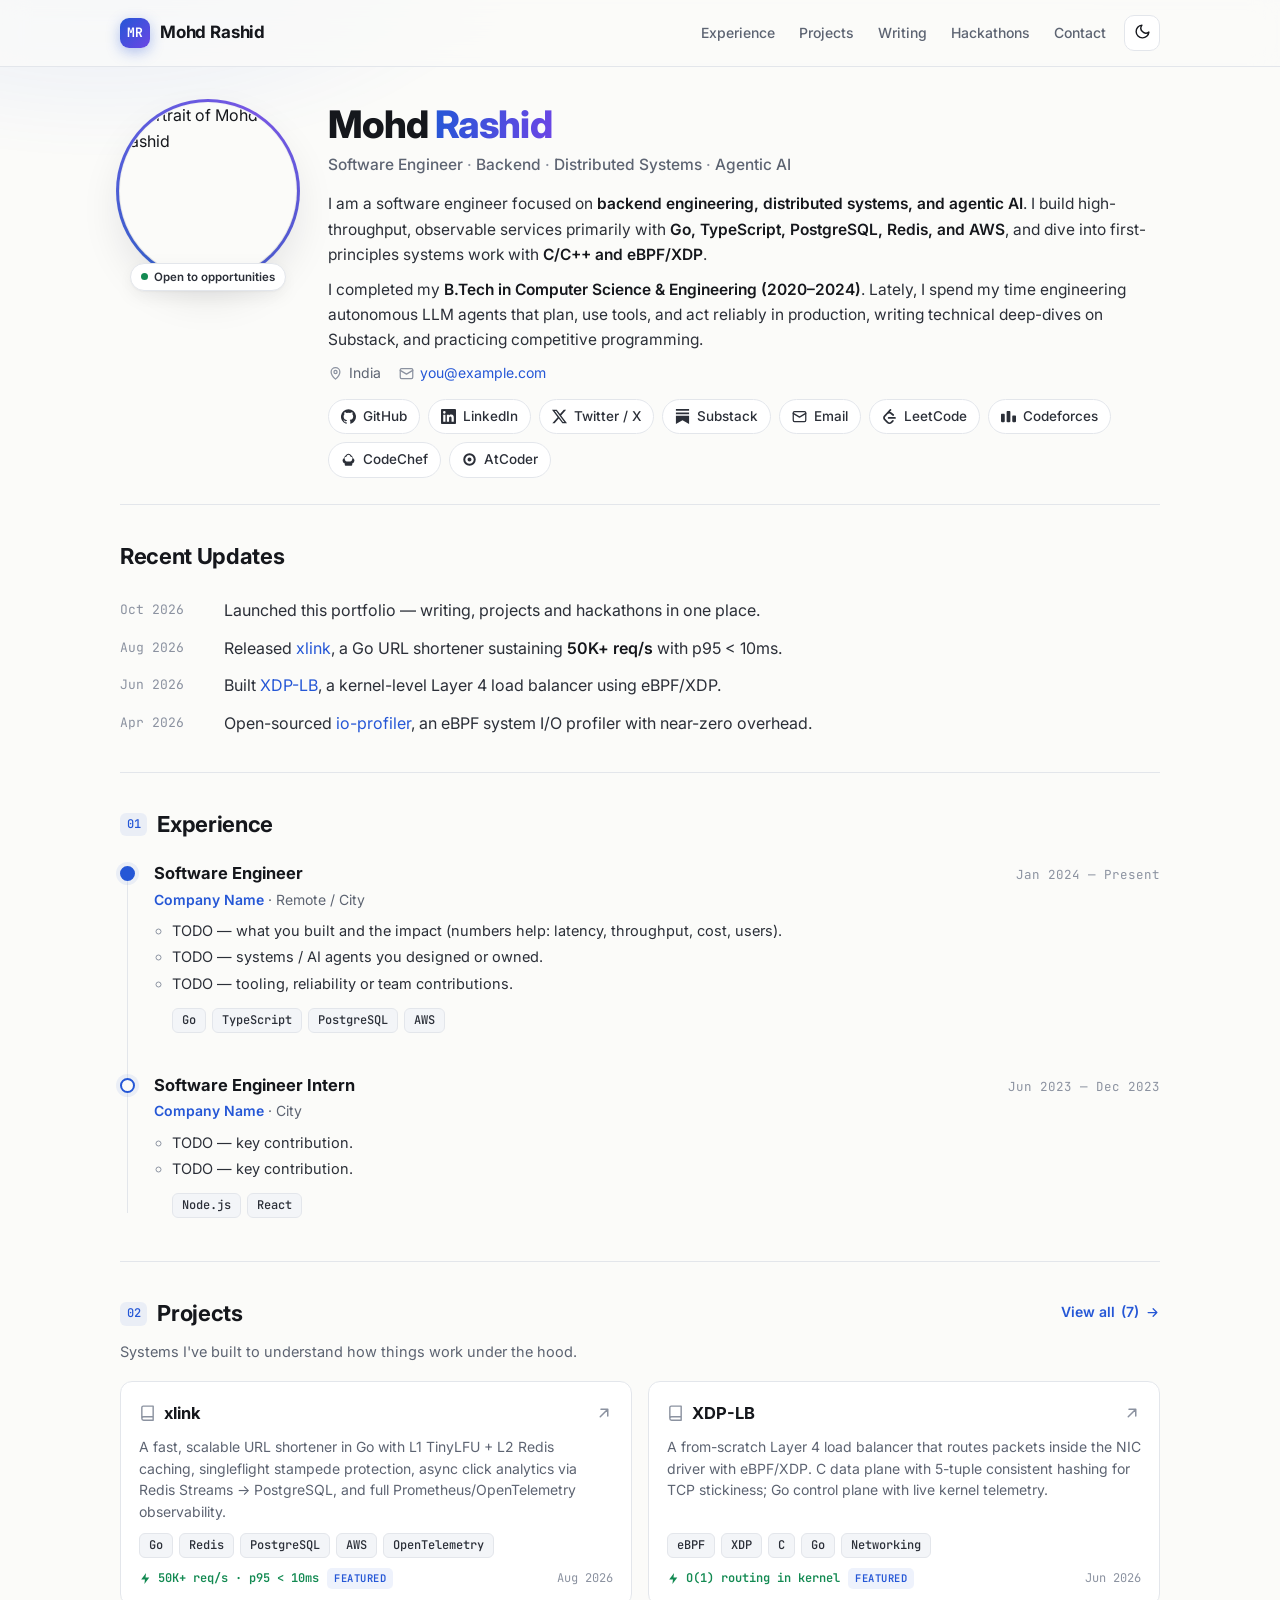
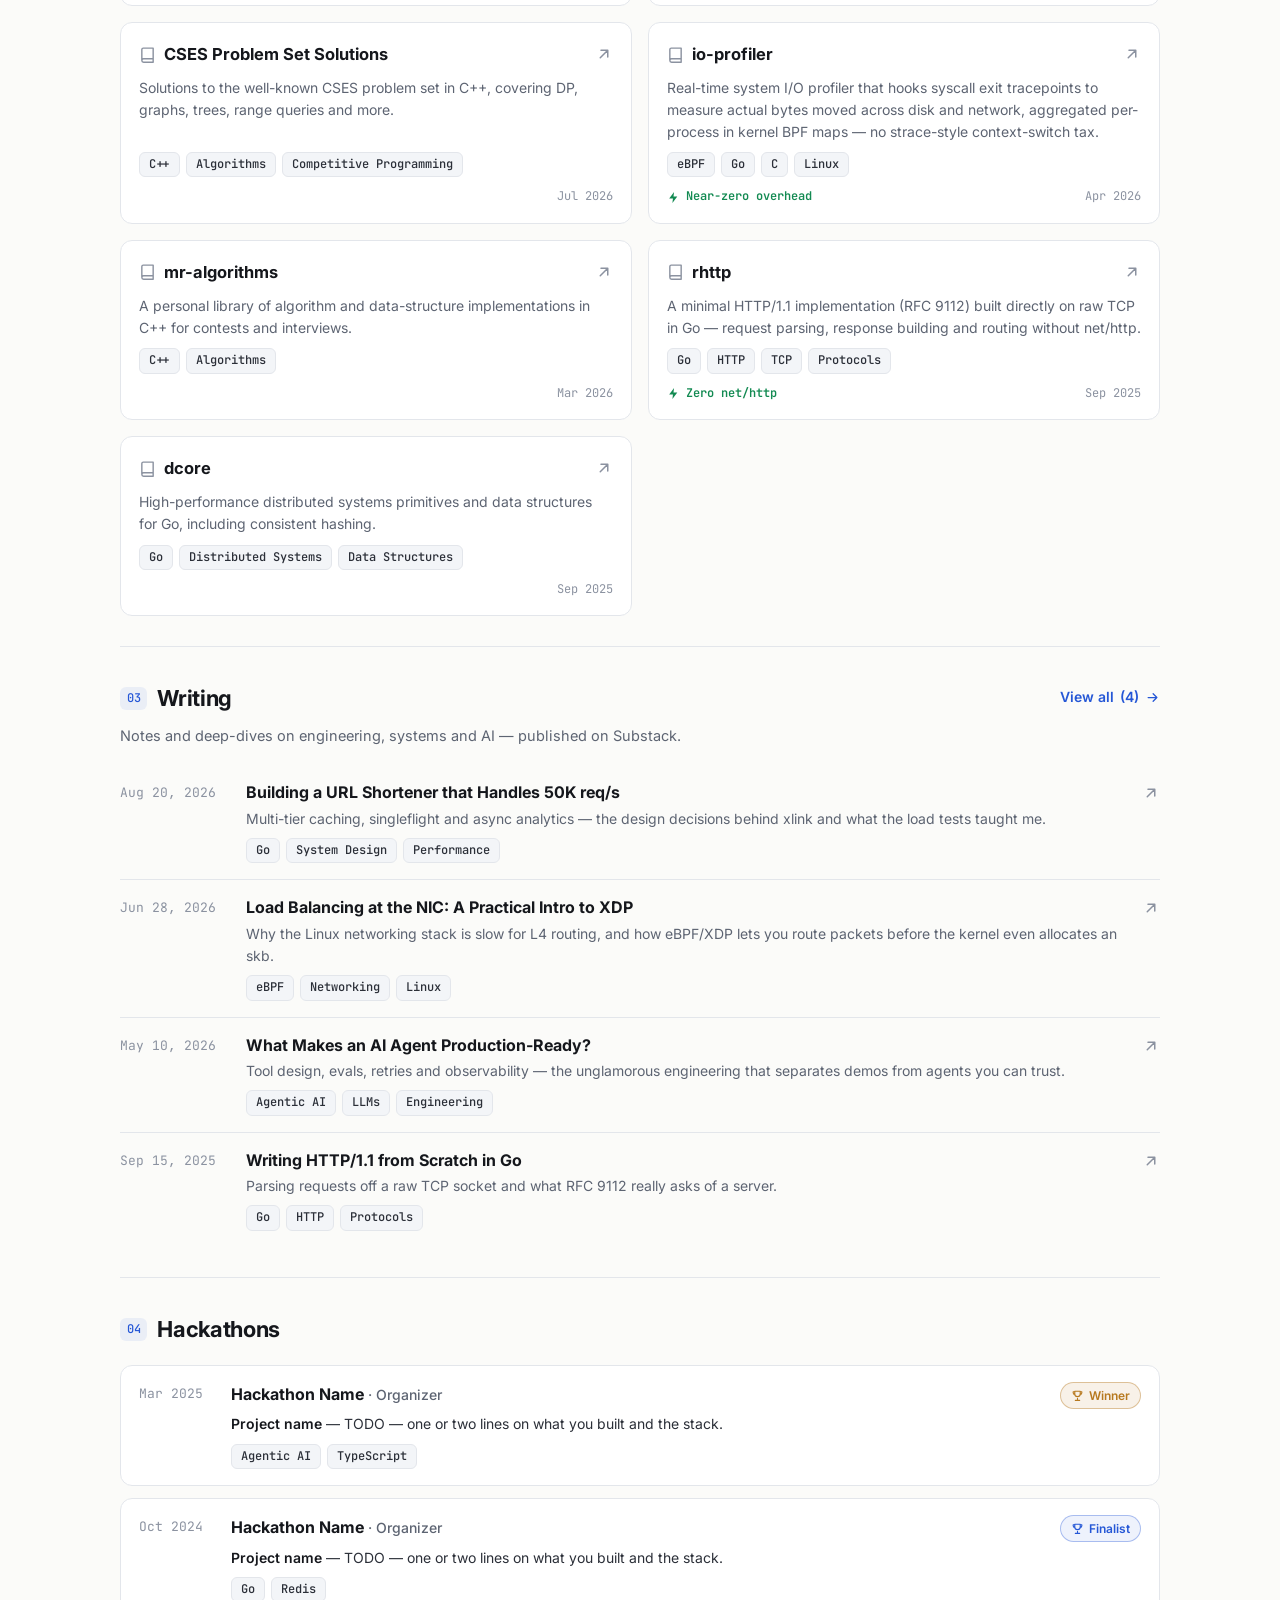
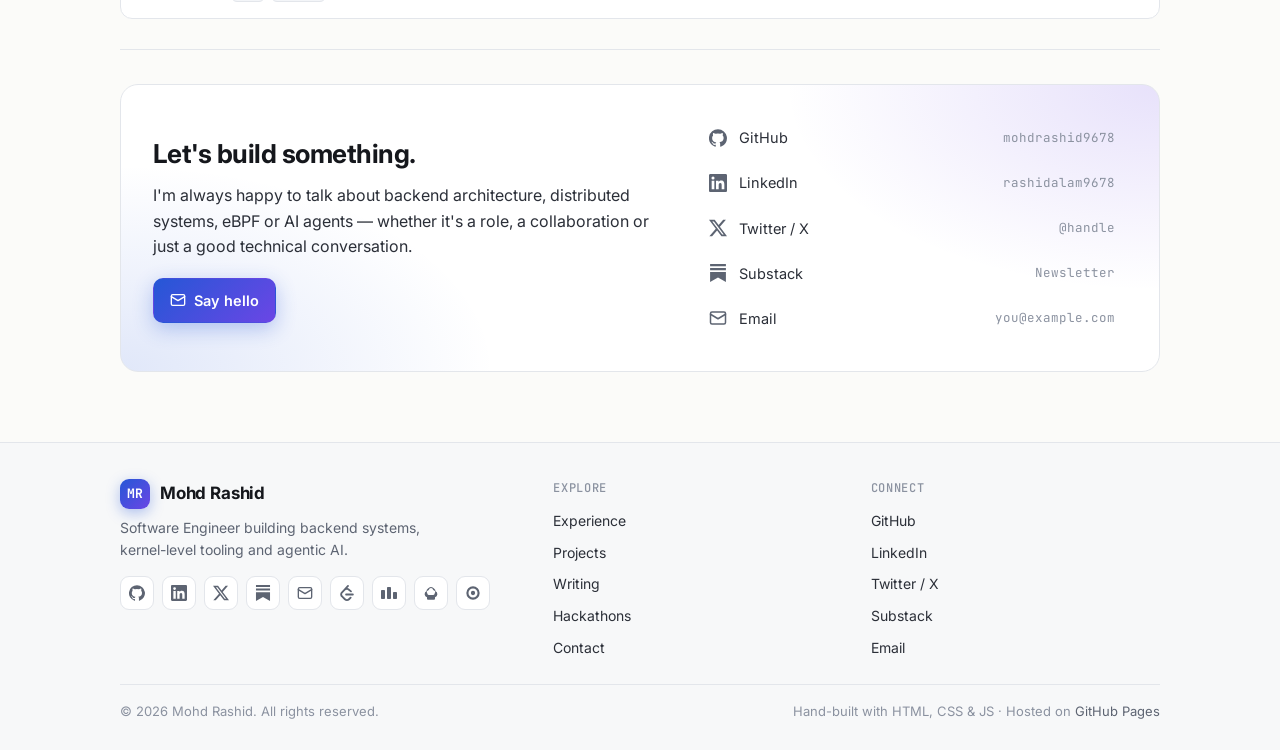
==== index.html @ efa20639 "init" ====
<!doctype html>
<html lang="en">
<head>
  <meta charset="utf-8">
  <meta name="viewport" content="width=device-width, initial-scale=1">
  <title>Mohd Rashid — Software Engineer · Distributed Systems & Agentic AI</title>
  <meta name="description" content="Mohd Rashid — software engineer building backend & distributed systems, kernel-level networking with eBPF/XDP, and agentic AI. Projects, writing, experience and hackathons.">
  <meta name="author" content="Mohd Rashid">
  <meta name="theme-color" content="#fbfbf9">
  <link rel="canonical" href="https://mohdrashid9678.github.io/">

  <meta property="og:type" content="profile">
  <meta property="og:title" content="Mohd Rashid — Software Engineer">
  <meta property="og:description" content="Backend, distributed systems, eBPF and agentic AI. Projects, writing and experience.">
  <meta property="og:url" content="https://mohdrashid9678.github.io/">
  <meta property="og:image" content="https://avatars.githubusercontent.com/u/174307556?v=4">
  <meta name="twitter:card" content="summary">

  <link rel="icon" type="image/svg+xml" href="assets/img/favicon.svg">
  <link rel="preconnect" href="https://fonts.googleapis.com">
  <link rel="preconnect" href="https://fonts.gstatic.com" crossorigin>
  <link href="https://fonts.googleapis.com/css2?family=Inter:wght@400;500;600;700;800&family=JetBrains+Mono:wght@400;500;600;700&display=swap" rel="stylesheet">
  <link rel="stylesheet" href="assets/css/style.css">
  <script>
    /* set theme before paint to avoid a flash */
    (function () { try { var t = localStorage.getItem("theme") || (matchMedia("(prefers-color-scheme: dark)").matches ? "dark" : "light"); document.documentElement.setAttribute("data-theme", t); } catch (e) {} })();
  </script>
  <script type="application/ld+json">
    {
      "@context": "https://schema.org",
      "@type": "Person",
      "name": "Mohd Rashid",
      "jobTitle": "Software Engineer",
      "url": "https://mohdrashid9678.github.io/",
      "sameAs": ["https://github.com/mohdrashid9678", "https://www.linkedin.com/in/rashidalam9678/"]
    }
  </script>
</head>
<body data-page="home" id="top">
  <a class="skip-link" href="#main">Skip to content</a>
  <header class="site-header" id="site-header"></header>

  <main id="main" class="container">
    <!-- Hero / intro (rendered from data.js) -->
    <section class="hero" id="hero" aria-label="Introduction">
      <div></div>
      <div><h1>Mohd Rashid</h1><p>Software Engineer — Backend · Distributed Systems · Agentic AI</p></div>
    </section>

    <!-- Updates (clean list without cards below it) -->
    <section class="section" id="updates" aria-labelledby="updates-title">
      <div class="section-head"><h2 id="updates-title">Recent Updates</h2></div>
      <ul class="updates" id="updates-list"></ul>
    </section>

    <!-- Experience -->
    <section class="section" id="experience" aria-labelledby="experience-title">
      <div class="section-head"><h2 id="experience-title"><span class="num">01</span>Experience</h2></div>
      <ol class="timeline" id="experience-list"></ol>
    </section>

    <!-- Projects -->
    <section class="section" id="projects" aria-labelledby="projects-title">
      <div class="section-head">
        <h2 id="projects-title"><span class="num">02</span>Projects</h2>
        <a class="view-all" id="projects-all" href="projects.html">View all <span class="count"></span>
          <svg viewBox="0 0 24 24" fill="none" stroke="currentColor" stroke-width="2" stroke-linecap="round" stroke-linejoin="round" aria-hidden="true"><path d="M5 12h14M13 6l6 6-6 6"/></svg></a>
      </div>
      <p class="section-sub">Systems I've built to understand how things work under the hood.</p>
      <div class="project-grid" id="projects-grid"></div>
    </section>

    <!-- Writing -->
    <section class="section" id="writing" aria-labelledby="writing-title">
      <div class="section-head">
        <h2 id="writing-title"><span class="num">03</span>Writing</h2>
        <a class="view-all" id="writing-all" href="writing.html">View all <span class="count"></span>
          <svg viewBox="0 0 24 24" fill="none" stroke="currentColor" stroke-width="2" stroke-linecap="round" stroke-linejoin="round" aria-hidden="true"><path d="M5 12h14M13 6l6 6-6 6"/></svg></a>
      </div>
      <p class="section-sub">Notes and deep-dives on engineering, systems and AI — published on Substack.</p>
      <ul class="post-list" id="writing-list"></ul>
    </section>

    <!-- Hackathons -->
    <section class="section" id="hackathons" aria-labelledby="hackathons-title">
      <div class="section-head"><h2 id="hackathons-title"><span class="num">04</span>Hackathons</h2></div>
      <ol class="hack-list" id="hackathon-list"></ol>
    </section>

    <!-- Contact -->
    <section class="section" id="contact" aria-labelledby="contact-title">
      <div class="contact-card" id="contact-card"></div>
    </section>
  </main>

  <footer class="site-footer" id="site-footer"></footer>

  <script src="assets/js/data.js"></script>
  <script src="assets/js/main.js"></script>
</body>
</html>
---- assets/css/style.css ----
/* =============================================================================
 * Mohd Rashid — portfolio stylesheet
 * Clean, content-first layout (inspired by academic homepages) with a
 * light/dark theme, subtle motion and responsive breakpoints.
 * ========================================================================== */

/* ------------------------------------------------------------ TOKENS */
:root {
  --bg: #fbfbf9;
  --surface: #ffffff;
  --soft: #f3f5f8;
  --ink: #15171c;
  --ink-2: #2b2f38;
  --muted: #5d6472;
  --faint: #8b92a0;
  --rule: #e3e6eb;
  --accent: #2557d6;
  --accent-2: #6b46e5;
  --accent-ink: #1b43a8;
  --accent-soft: rgba(37, 87, 214, 0.08);
  --ok: #138a52;
  --gold: #b7791f;
  --shadow: 0 1px 2px rgba(16, 24, 40, 0.04), 0 6px 20px rgba(16, 24, 40, 0.06);
  --shadow-lg: 0 2px 6px rgba(16, 24, 40, 0.06), 0 18px 40px rgba(16, 24, 40, 0.1);
  --radius: 12px;
  --maxw: 1040px;
  --font: "Inter", system-ui, -apple-system, "Segoe UI", Roboto, sans-serif;
  --mono: "JetBrains Mono", ui-monospace, SFMono-Regular, Menlo, monospace;
  color-scheme: light;
}

[data-theme="dark"] {
  --bg: #0a0d14;
  --surface: #10141d;
  --soft: #141a25;
  --ink: #e8ebf1;
  --ink-2: #cfd4de;
  --muted: #9aa2b2;
  --faint: #6c7486;
  --rule: #1f2633;
  --accent: #7ea6ff;
  --accent-2: #a78bfa;
  --accent-ink: #a9c3ff;
  --accent-soft: rgba(126, 166, 255, 0.1);
  --ok: #3ccf8e;
  --gold: #f2c14e;
  --shadow: 0 1px 2px rgba(0, 0, 0, 0.3), 0 8px 24px rgba(0, 0, 0, 0.25);
  --shadow-lg: 0 2px 8px rgba(0, 0, 0, 0.35), 0 20px 48px rgba(0, 0, 0, 0.4);
  color-scheme: dark;
}

/* ------------------------------------------------------------- BASE */
*,
*::before,
*::after { box-sizing: border-box; }

html { scroll-behavior: smooth; scroll-padding-top: 84px; -webkit-text-size-adjust: 100%; }

body {
  margin: 0;
  background: var(--bg);
  color: var(--ink);
  font-family: var(--font);
  font-size: 16px;
  line-height: 1.6;
  -webkit-font-smoothing: antialiased;
  transition: background-color 0.3s ease, color 0.3s ease;
}

/* soft ambient glow at the top of the page */
body::before {
  content: "";
  position: fixed;
  inset: -20vh -10vw auto -10vw;
  height: 60vh;
  z-index: -1;
  pointer-events: none;
  background:
    radial-gradient(40% 60% at 15% 20%, color-mix(in srgb, var(--accent) 12%, transparent), transparent 70%),
    radial-gradient(35% 50% at 85% 0%, color-mix(in srgb, var(--accent-2) 10%, transparent), transparent 70%);
  filter: blur(10px);
}

a { color: var(--accent); text-decoration: none; transition: color 0.2s ease; }
a:hover { color: var(--accent-ink); }
p a, .prose a { text-decoration: underline; text-underline-offset: 3px; text-decoration-thickness: 1px; text-decoration-color: color-mix(in srgb, var(--accent) 40%, transparent); }
p a:hover, .prose a:hover { text-decoration-color: currentColor; }

strong { font-weight: 600; color: var(--ink); }
img { max-width: 100%; display: block; }
svg { flex-shrink: 0; }

:focus-visible { outline: 2px solid var(--accent); outline-offset: 3px; border-radius: 4px; }

.visually-hidden { position: absolute; width: 1px; height: 1px; margin: -1px; padding: 0; overflow: hidden; clip: rect(0 0 0 0); white-space: nowrap; border: 0; }
.skip-link { position: fixed; top: -60px; left: 16px; z-index: 200; padding: 10px 14px; background: var(--ink); color: var(--bg); border-radius: 8px; }
.skip-link:focus { top: 12px; color: var(--bg); }

.container { width: min(calc(100% - 40px), var(--maxw)); margin-inline: auto; }

/* ----------------------------------------------------------- HEADER */
.site-header {
  position: sticky;
  top: 0;
  z-index: 50;
  background: color-mix(in srgb, var(--bg) 82%, transparent);
  backdrop-filter: saturate(160%) blur(14px);
  -webkit-backdrop-filter: saturate(160%) blur(14px);
  border-bottom: 1px solid var(--rule);
}
.site-header::after {
  content: "";
  position: absolute;
  left: 0; right: 0; bottom: -1px;
  height: 2px;
  background: linear-gradient(90deg, var(--accent), var(--accent-2));
  transform-origin: left;
  transform: scaleX(var(--progress, 0));
}
.header-inner { height: 66px; display: flex; align-items: center; justify-content: space-between; gap: 20px; }

.brand { display: inline-flex; align-items: center; gap: 10px; color: var(--ink); font-weight: 700; font-size: 17px; letter-spacing: -0.01em; }
.brand:hover { color: var(--ink); }
.brand-mark {
  width: 30px; height: 30px; border-radius: 9px;
  display: grid; place-items: center;
  font-family: var(--mono); font-size: 13px; font-weight: 700; color: #fff;
  background: linear-gradient(135deg, var(--accent), var(--accent-2));
  box-shadow: 0 4px 14px color-mix(in srgb, var(--accent) 35%, transparent);
}

.nav { display: flex; align-items: center; gap: 4px; }
.nav a {
  position: relative;
  padding: 6px 10px;
  border-radius: 8px;
  color: var(--muted);
  font-size: 14px;
  font-weight: 500;
}
.nav a:hover, .nav a.active { color: var(--ink); background: var(--soft); }

.icon-btn {
  display: inline-grid; place-items: center;
  width: 36px; height: 36px;
  border: 1px solid var(--rule);
  border-radius: 10px;
  background: var(--surface);
  color: var(--ink);
  cursor: pointer;
  transition: transform 0.2s ease, border-color 0.2s ease, background 0.2s ease;
}
.icon-btn:hover { border-color: color-mix(in srgb, var(--accent) 50%, var(--rule)); transform: translateY(-1px); }
.icon-btn svg { width: 17px; height: 17px; }
.theme-toggle .i-sun { display: none; }
[data-theme="dark"] .theme-toggle .i-sun { display: block; }
[data-theme="dark"] .theme-toggle .i-moon { display: none; }

.menu-toggle { display: none; }
.header-actions { display: flex; align-items: center; gap: 8px; }

/* ------------------------------------------------------------- HERO */
.hero { display: grid; grid-template-columns: 176px 1fr; gap: 32px; padding: 36px 0 26px; align-items: start; }

.photo-wrap { position: relative; width: 176px; height: 176px; }
.photo-wrap::before {
  content: "";
  position: absolute; inset: -4px;
  border-radius: 50%;
  background: conic-gradient(from 210deg, var(--accent), var(--accent-2), var(--accent));
  opacity: 0.9;
  animation: spin 14s linear infinite;
}
.photo-wrap::after { content: ""; position: absolute; inset: -1px; border-radius: 50%; background: var(--bg); }
.profile-photo {
  position: relative; z-index: 1;
  width: 100%; height: 100%;
  border-radius: 50%;
  object-fit: cover; object-position: 50% 30%;
  box-shadow: var(--shadow-lg);
}
.status-pill {
  position: absolute; z-index: 2; left: 50%; bottom: -12px; transform: translateX(-50%);
  display: inline-flex; align-items: center; gap: 6px;
  padding: 4px 10px;
  white-space: nowrap;
  font-size: 11.5px; font-weight: 600;
  color: var(--ink-2);
  background: var(--surface);
  border: 1px solid var(--rule);
  border-radius: 999px;
  box-shadow: var(--shadow);
}
.status-pill .dot { width: 7px; height: 7px; border-radius: 50%; background: var(--ok); box-shadow: 0 0 0 0 color-mix(in srgb, var(--ok) 60%, transparent); animation: pulse 2s infinite; }

.eyebrow { margin: 0 0 6px; font-family: var(--mono); font-size: 12.5px; letter-spacing: 0.04em; color: var(--accent); }
.hero h1 { margin: 0; font-size: clamp(28px, 4vw, 38px); line-height: 1.15; letter-spacing: -0.025em; font-weight: 800; }
.hero h1 .grad { background: linear-gradient(100deg, var(--accent), var(--accent-2)); -webkit-background-clip: text; background-clip: text; color: transparent; }
.hero .headline { margin: 6px 0 14px; color: var(--muted); font-size: 15.5px; font-weight: 500; }
.hero .headline .sep { color: var(--faint); margin: 0 4px; }
.hero-intro p { margin: 0 0 10px; color: var(--ink-2); line-height: 1.62; font-size: 15.5px; }

.hero-meta { display: flex; flex-wrap: wrap; gap: 6px 18px; margin: 10px 0 14px; color: var(--muted); font-size: 14px; }
.hero-meta span { display: inline-flex; align-items: center; gap: 6px; }
.hero-meta svg { width: 15px; height: 15px; color: var(--faint); }

.social-row { display: flex; flex-wrap: wrap; gap: 8px; margin-top: 14px; }
.chip-link {
  display: inline-flex; align-items: center; gap: 7px;
  padding: 6px 12px;
  font-size: 13.5px; font-weight: 500;
  color: var(--ink-2);
  background: var(--surface);
  border: 1px solid var(--rule);
  border-radius: 999px;
  transition: transform 0.2s ease, border-color 0.2s ease, color 0.2s ease, box-shadow 0.2s ease;
}
.chip-link svg { width: 15px; height: 15px; }
.chip-link:hover { color: var(--accent); border-color: color-mix(in srgb, var(--accent) 45%, var(--rule)); transform: translateY(-2px); box-shadow: var(--shadow); }
.chip-link.primary { color: #fff; background: linear-gradient(135deg, var(--accent), var(--accent-2)); border-color: transparent; }
.chip-link.primary:hover { color: #fff; }

/* ---------------------------------------------------------- SECTIONS */
.section { padding: 34px 0 30px; border-top: 1px solid var(--rule); }
.section-head { display: flex; align-items: baseline; justify-content: space-between; gap: 16px; margin-bottom: 18px; }
.section h2 { margin: 0; font-size: 22px; letter-spacing: -0.015em; font-weight: 700; display: flex; align-items: center; gap: 10px; }
.section h2 .num { font-family: var(--mono); font-size: 12px; font-weight: 500; color: var(--accent); padding: 2px 7px; border-radius: 6px; background: var(--accent-soft); }
.section-sub { margin: -10px 0 18px; color: var(--muted); font-size: 14.5px; }

.view-all { display: inline-flex; align-items: center; gap: 6px; font-size: 14px; font-weight: 600; white-space: nowrap; }
.view-all svg { width: 15px; height: 15px; transition: transform 0.2s ease; }
.view-all:hover svg { transform: translateX(3px); }

/* updates */
.updates { list-style: none; margin: 0; padding: 0; }
.updates li { display: grid; grid-template-columns: 92px 1fr; gap: 12px; padding: 6px 0; color: var(--ink-2); }
.updates time { font-family: var(--mono); font-size: 13px; color: var(--faint); padding-top: 2px; }

/* focus areas */
.focus-grid { display: grid; grid-template-columns: repeat(3, 1fr); gap: 18px; margin-top: 26px; }
.focus-card {
  position: relative;
  padding: 18px 18px 18px 20px;
  background: var(--surface);
  border: 1px solid var(--rule);
  border-radius: var(--radius);
  overflow: hidden;
  transition: transform 0.25s ease, box-shadow 0.25s ease, border-color 0.25s ease;
}
.focus-card::before { content: ""; position: absolute; left: 0; top: 0; bottom: 0; width: 3px; background: linear-gradient(var(--accent), var(--accent-2)); }
.focus-card:hover { transform: translateY(-3px); box-shadow: var(--shadow-lg); border-color: color-mix(in srgb, var(--accent) 30%, var(--rule)); }
.focus-card .ico { width: 34px; height: 34px; border-radius: 9px; display: grid; place-items: center; color: var(--accent); background: var(--accent-soft); margin-bottom: 10px; }
.focus-card .ico svg { width: 18px; height: 18px; }
.focus-card h3 { margin: 0 0 6px; font-size: 16px; }
.focus-card p { margin: 0; color: var(--muted); font-size: 14px; line-height: 1.55; }

/* about */
.about-grid { display: grid; grid-template-columns: 1.15fr 1fr; gap: 36px; }
.prose p { margin: 0 0 14px; color: var(--ink-2); }
.skills { display: grid; gap: 12px; }
.skill-group h3 { margin: 0 0 6px; font-size: 12px; font-family: var(--mono); font-weight: 500; letter-spacing: 0.06em; text-transform: uppercase; color: var(--faint); }

/* tags */
.tags { display: flex; flex-wrap: wrap; gap: 6px; margin: 0; padding: 0; list-style: none; }
.tag {
  display: inline-block;
  padding: 2px 9px;
  font-size: 12px; font-weight: 500;
  font-family: var(--mono);
  color: var(--ink-2);
  background: var(--soft);
  border: 1px solid var(--rule);
  border-radius: 6px;
  line-height: 1.6;
}
button.tag { cursor: pointer; transition: all 0.15s ease; }
button.tag:hover { border-color: color-mix(in srgb, var(--accent) 45%, var(--rule)); color: var(--accent); }
button.tag[aria-pressed="true"] { color: #fff; background: var(--accent); border-color: var(--accent); }

/* timeline (experience + education) */
.timeline { list-style: none; margin: 0; padding: 0; position: relative; }
.timeline::before { content: ""; position: absolute; left: 7px; top: 8px; bottom: 8px; width: 1px; background: var(--rule); }
.tl-item { position: relative; padding: 0 0 26px 34px; }
.tl-item:last-child { padding-bottom: 0; }
.tl-item::before {
  content: "";
  position: absolute; left: 0; top: 6px;
  width: 15px; height: 15px; border-radius: 50%;
  background: var(--bg);
  border: 2px solid var(--accent);
  box-shadow: 0 0 0 4px var(--accent-soft);
}
.tl-item.current::before { background: var(--accent); }
.tl-head { display: flex; flex-wrap: wrap; justify-content: space-between; gap: 4px 16px; align-items: baseline; }
.tl-head h3 { margin: 0; font-size: 16.5px; }
.tl-org { color: var(--accent); font-weight: 600; }
a.tl-org:hover { text-decoration: underline; text-underline-offset: 3px; }
.tl-date { font-family: var(--mono); font-size: 12.5px; color: var(--faint); white-space: nowrap; }
.tl-sub { margin: 2px 0 8px; font-size: 14px; color: var(--muted); }
.tl-item ul { margin: 0 0 10px; padding-left: 18px; color: var(--ink-2); font-size: 14.5px; }
.tl-item li { margin: 3px 0; }
.tl-item li::marker { color: var(--faint); }
.tl-item p { margin: 0 0 8px; color: var(--ink-2); font-size: 14.5px; }

.two-col { display: grid; grid-template-columns: 1.35fr 1fr; gap: 40px; }
.two-col > div > h2 { margin-bottom: 18px; }

/* project cards */
.project-grid { display: grid; grid-template-columns: repeat(2, 1fr); gap: 16px; }
.project-card {
  position: relative;
  display: flex; flex-direction: column; gap: 10px;
  padding: 18px 18px 16px;
  background: var(--surface);
  border: 1px solid var(--rule);
  border-radius: var(--radius);
  color: inherit;
  transition: transform 0.25s ease, box-shadow 0.25s ease, border-color 0.25s ease;
}
.project-card:hover { color: inherit; transform: translateY(-3px); box-shadow: var(--shadow-lg); border-color: color-mix(in srgb, var(--accent) 35%, var(--rule)); }
.project-card .pc-top { display: flex; align-items: center; justify-content: space-between; gap: 10px; }
.project-card h3 { margin: 0; font-size: 16.5px; display: flex; align-items: center; gap: 8px; }
.project-card h3 svg { width: 17px; height: 17px; color: var(--faint); }
.project-card .arrow { width: 18px; height: 18px; color: var(--faint); transition: transform 0.2s ease, color 0.2s ease; }
.project-card:hover .arrow { color: var(--accent); transform: translate(2px, -2px); }
.project-card p { margin: 0; color: var(--muted); font-size: 14px; line-height: 1.55; flex: 1; }
.pc-meta { display: flex; flex-wrap: wrap; align-items: center; gap: 8px; }
.metric { display: inline-flex; align-items: center; gap: 6px; font-family: var(--mono); font-size: 12px; font-weight: 600; color: var(--ok); }
.metric svg { width: 13px; height: 13px; }
.pc-date { margin-left: auto; font-family: var(--mono); font-size: 12px; color: var(--faint); }
.pin { font-family: var(--mono); font-size: 10.5px; font-weight: 600; letter-spacing: 0.05em; text-transform: uppercase; color: var(--accent); background: var(--accent-soft); padding: 2px 7px; border-radius: 5px; }

/* article list */
.post-list { list-style: none; margin: 0; padding: 0; }
.post { border-top: 1px solid var(--rule); }
.post:first-child { border-top: 0; }
.post a.post-link { display: grid; grid-template-columns: 110px 1fr auto; gap: 16px; padding: 16px 12px; margin: 0 -12px; border-radius: 10px; color: inherit; transition: background 0.2s ease; }
.post a.post-link:hover { background: var(--soft); color: inherit; }
.post time { font-family: var(--mono); font-size: 13px; color: var(--faint); padding-top: 2px; }
.post h3 { margin: 0 0 4px; font-size: 16px; line-height: 1.4; transition: color 0.2s ease; }
.post a.post-link:hover h3 { color: var(--accent); }
.post p { margin: 0 0 8px; color: var(--muted); font-size: 14px; }
.post .arrow { width: 18px; height: 18px; color: var(--faint); margin-top: 3px; transition: transform 0.2s ease, color 0.2s ease; }
.post a.post-link:hover .arrow { color: var(--accent); transform: translate(2px, -2px); }

/* hackathons */
.hack-list { list-style: none; margin: 0; padding: 0; display: grid; gap: 12px; }
.hack {
  display: grid; grid-template-columns: 76px 1fr auto; gap: 16px; align-items: start;
  padding: 16px 18px;
  background: var(--surface);
  border: 1px solid var(--rule);
  border-radius: var(--radius);
  transition: border-color 0.2s ease, box-shadow 0.2s ease;
}
.hack:hover { border-color: color-mix(in srgb, var(--accent) 30%, var(--rule)); box-shadow: var(--shadow); }
.hack time { font-family: var(--mono); font-size: 13px; color: var(--faint); padding-top: 2px; }
.hack h3 { margin: 0; font-size: 16px; }
.hack .org { color: var(--muted); font-weight: 500; font-size: 14px; }
.hack p { margin: 6px 0 8px; color: var(--ink-2); font-size: 14px; }
.hack .proj { font-weight: 600; color: var(--ink); }
.badge { display: inline-flex; align-items: center; gap: 5px; padding: 3px 10px; border-radius: 999px; font-size: 12px; font-weight: 600; white-space: nowrap; border: 1px solid var(--rule); color: var(--muted); background: var(--soft); }
.badge svg { width: 13px; height: 13px; }
.badge.win { color: var(--gold); border-color: color-mix(in srgb, var(--gold) 40%, transparent); background: color-mix(in srgb, var(--gold) 10%, transparent); }
.badge.final { color: var(--accent); border-color: color-mix(in srgb, var(--accent) 35%, transparent); background: var(--accent-soft); }

/* competitive programming */
.cp-grid { display: grid; grid-template-columns: repeat(4, 1fr); gap: 12px; }
.cp-card {
  display: flex; align-items: center; gap: 12px;
  padding: 14px;
  background: var(--surface);
  border: 1px solid var(--rule);
  border-radius: var(--radius);
  color: inherit;
  transition: transform 0.2s ease, border-color 0.2s ease, box-shadow 0.2s ease;
}
.cp-card:hover { color: inherit; transform: translateY(-2px); border-color: color-mix(in srgb, var(--accent) 35%, var(--rule)); box-shadow: var(--shadow); }
.cp-card .cp-ico { width: 38px; height: 38px; border-radius: 10px; display: grid; place-items: center; background: var(--soft); color: var(--ink); }
.cp-card .cp-ico svg { width: 20px; height: 20px; }
.cp-card strong { display: block; font-size: 14.5px; }
.cp-card span { display: block; font-size: 12.5px; color: var(--muted); font-family: var(--mono); }

/* contact */
.contact-card {
  position: relative;
  overflow: hidden;
  padding: 32px;
  border-radius: 18px;
  border: 1px solid var(--rule);
  background:
    radial-gradient(60% 120% at 100% 0%, color-mix(in srgb, var(--accent-2) 16%, transparent), transparent 60%),
    radial-gradient(60% 120% at 0% 100%, color-mix(in srgb, var(--accent) 14%, transparent), transparent 60%),
    var(--surface);
  display: grid; grid-template-columns: 1.2fr 1fr; gap: 28px; align-items: center;
}
.contact-card h2 { margin: 0 0 8px; font-size: 26px; letter-spacing: -0.02em; }
.contact-card p { margin: 0 0 18px; color: var(--ink-2); }
.contact-actions { display: flex; flex-wrap: wrap; gap: 10px; }
.btn {
  display: inline-flex; align-items: center; gap: 8px;
  padding: 10px 16px;
  border-radius: 10px;
  font-size: 14.5px; font-weight: 600;
  border: 1px solid var(--rule);
  background: var(--surface);
  color: var(--ink);
  cursor: pointer;
  transition: transform 0.2s ease, box-shadow 0.2s ease, border-color 0.2s ease;
}
.btn svg { width: 16px; height: 16px; }
.btn:hover { color: var(--ink); transform: translateY(-2px); box-shadow: var(--shadow); }
.btn.primary { color: #fff; border-color: transparent; background: linear-gradient(135deg, var(--accent), var(--accent-2)); box-shadow: 0 6px 20px color-mix(in srgb, var(--accent) 30%, transparent); }
.btn.primary:hover { color: #fff; }
.contact-list { list-style: none; margin: 0; padding: 0; display: grid; gap: 4px; }
.contact-list a { display: flex; align-items: center; gap: 12px; padding: 9px 12px; border-radius: 10px; color: var(--ink-2); font-size: 14.5px; transition: background 0.2s ease; }
.contact-list a:hover { background: color-mix(in srgb, var(--surface) 60%, var(--soft)); color: var(--accent); }
.contact-list svg { width: 18px; height: 18px; color: var(--muted); }
.contact-list .handle { margin-left: auto; color: var(--faint); font-family: var(--mono); font-size: 12.5px; }

/* --------------------------------------------------- LIST PAGES */
.page-head { padding: 44px 0 20px; }
.back-link { display: inline-flex; align-items: center; gap: 6px; font-size: 14px; font-weight: 500; color: var(--muted); margin-bottom: 14px; }
.back-link svg { width: 15px; height: 15px; transition: transform 0.2s ease; }
.back-link:hover svg { transform: translateX(-3px); }
.page-head h1 { margin: 0 0 6px; font-size: clamp(28px, 4vw, 36px); letter-spacing: -0.025em; }
.page-head p { margin: 0; color: var(--muted); }

.toolbar { display: flex; flex-direction: column; gap: 12px; padding: 18px 0 22px; border-bottom: 1px solid var(--rule); margin-bottom: 18px; }
.search { position: relative; max-width: 420px; }
.search svg { position: absolute; left: 12px; top: 50%; transform: translateY(-50%); width: 16px; height: 16px; color: var(--faint); }
.search input {
  width: 100%;
  padding: 10px 12px 10px 38px;
  font: inherit; font-size: 14.5px;
  color: var(--ink);
  background: var(--surface);
  border: 1px solid var(--rule);
  border-radius: 10px;
  transition: border-color 0.2s ease, box-shadow 0.2s ease;
}
.search input:focus { outline: none; border-color: var(--accent); box-shadow: 0 0 0 4px var(--accent-soft); }
.result-count { font-size: 13px; color: var(--faint); font-family: var(--mono); }
.empty { padding: 40px 0; text-align: center; color: var(--muted); }

/* ------------------------------------------------------------ FOOTER */
.site-footer { margin-top: 40px; border-top: 1px solid var(--rule); background: color-mix(in srgb, var(--soft) 50%, var(--bg)); }
.footer-inner { display: grid; grid-template-columns: 1.4fr 1fr 1fr; gap: 28px; padding: 36px 0 24px; }
.footer-inner h4 { margin: 0 0 10px; font-size: 12px; font-family: var(--mono); font-weight: 500; letter-spacing: 0.06em; text-transform: uppercase; color: var(--faint); }
.footer-inner p { margin: 8px 0 0; color: var(--muted); font-size: 14px; max-width: 36ch; }
.footer-links { list-style: none; margin: 0; padding: 0; display: grid; gap: 6px; }
.footer-links a { color: var(--ink-2); font-size: 14px; }
.footer-links a:hover { color: var(--accent); }
.footer-icons { display: flex; flex-wrap: wrap; gap: 8px; margin-top: 14px; }
.footer-icons a { width: 34px; height: 34px; display: grid; place-items: center; border-radius: 9px; border: 1px solid var(--rule); color: var(--muted); background: var(--surface); transition: all 0.2s ease; }
.footer-icons a:hover { color: var(--accent); border-color: color-mix(in srgb, var(--accent) 45%, var(--rule)); transform: translateY(-2px); }
.footer-icons svg { width: 16px; height: 16px; }
.footer-bottom { display: flex; flex-wrap: wrap; justify-content: space-between; gap: 10px; padding: 16px 0 28px; border-top: 1px solid var(--rule); color: var(--faint); font-size: 13px; }
.footer-bottom a { color: var(--muted); }

.to-top {
  position: fixed; right: 20px; bottom: 20px; z-index: 40;
  opacity: 0; pointer-events: none; transform: translateY(10px);
  transition: opacity 0.25s ease, transform 0.25s ease;
  box-shadow: var(--shadow);
}
.to-top.show { opacity: 1; pointer-events: auto; transform: none; }

/* ------------------------------------------------------- MOTION */
.reveal { opacity: 0; transform: translateY(14px); transition: opacity 0.6s ease, transform 0.6s cubic-bezier(0.2, 0.7, 0.2, 1); }
.reveal.in { opacity: 1; transform: none; }

@keyframes spin { to { transform: rotate(360deg); } }
@keyframes pulse {
  0% { box-shadow: 0 0 0 0 color-mix(in srgb, var(--ok) 55%, transparent); }
  70% { box-shadow: 0 0 0 7px transparent; }
  100% { box-shadow: 0 0 0 0 transparent; }
}

/* -------------------------------------------------- RESPONSIVE */
@media (max-width: 900px) {
  .cp-grid { grid-template-columns: repeat(2, 1fr); }
  .two-col, .about-grid { grid-template-columns: 1fr; gap: 34px; }
  .footer-inner { grid-template-columns: 1fr 1fr; }
  .footer-inner > div:first-child { grid-column: 1 / -1; }
}

@media (max-width: 760px) {
  .menu-toggle { display: inline-grid; }
  .nav {
    position: absolute; top: 66px; left: 0; right: 0;
    flex-direction: column; align-items: stretch; gap: 2px;
    padding: 10px 20px 16px;
    background: var(--bg);
    border-bottom: 1px solid var(--rule);
    box-shadow: var(--shadow-lg);
    transform: translateY(-8px); opacity: 0; pointer-events: none;
    transition: opacity 0.2s ease, transform 0.2s ease;
  }
  .nav.open { transform: none; opacity: 1; pointer-events: auto; }
  .nav a { padding: 10px 12px; font-size: 15px; }

  .hero { grid-template-columns: 1fr; gap: 26px; padding-top: 32px; }
  .photo-wrap { width: 148px; height: 148px; }
  .focus-grid, .project-grid { grid-template-columns: 1fr; }
  .contact-card { grid-template-columns: 1fr; padding: 24px; }
  .post a.post-link { grid-template-columns: 1fr auto; }
  .post time { grid-column: 1 / -1; padding: 0; }
  .post a.post-link .arrow { grid-column: 2; grid-row: 2; }
  .hack { grid-template-columns: 1fr; gap: 6px; }
  .hack .badge { justify-self: start; grid-row: 2; }
}

@media (max-width: 480px) {
  body { font-size: 15px; }
  .updates li { grid-template-columns: 1fr; gap: 0; }
  .cp-grid { grid-template-columns: 1fr; }
  .footer-inner { grid-template-columns: 1fr; }
  .section-head { flex-wrap: wrap; }
}

@media (prefers-reduced-motion: reduce) {
  html { scroll-behavior: auto; }
  *, *::before, *::after { animation: none !important; transition: none !important; }
  .reveal { opacity: 1; transform: none; }
}

@media print {
  .site-header, .to-top, .site-footer, .theme-toggle { display: none !important; }
  body::before { display: none; }
  .reveal { opacity: 1; transform: none; }
}
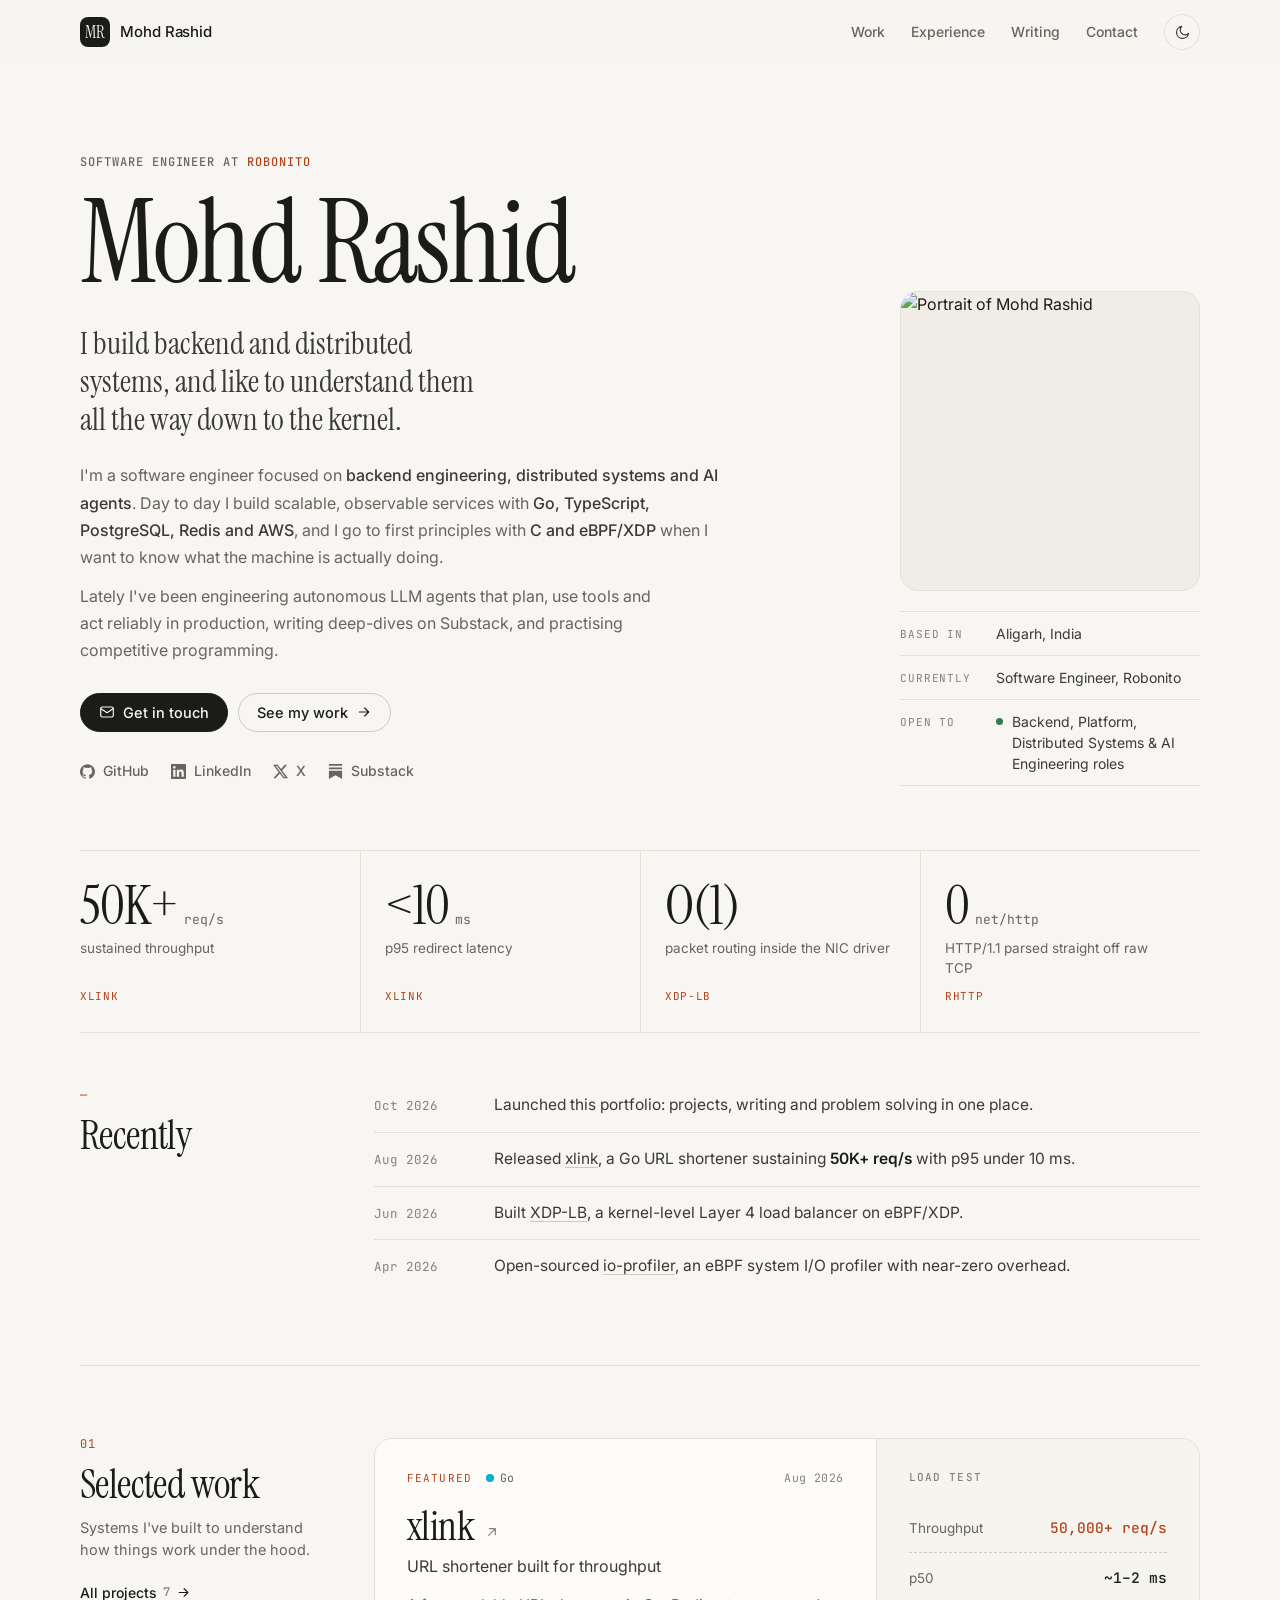
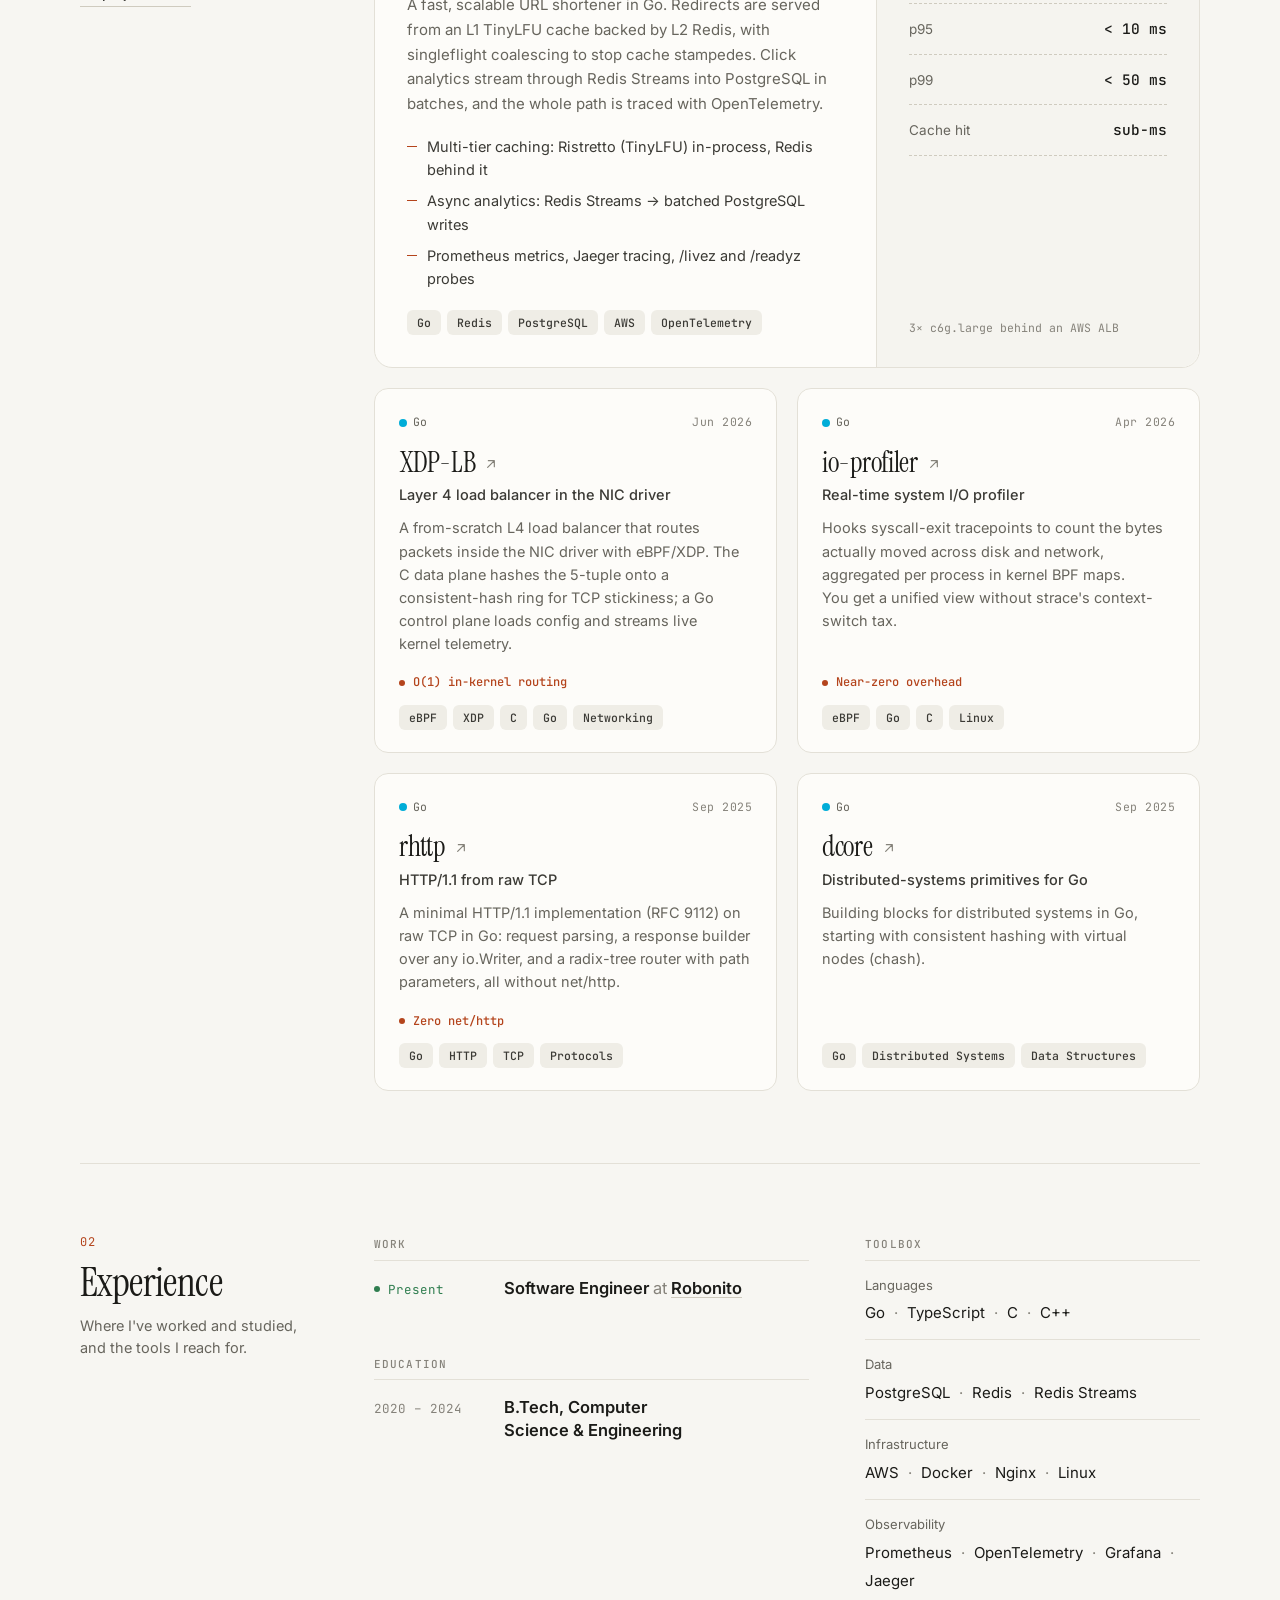
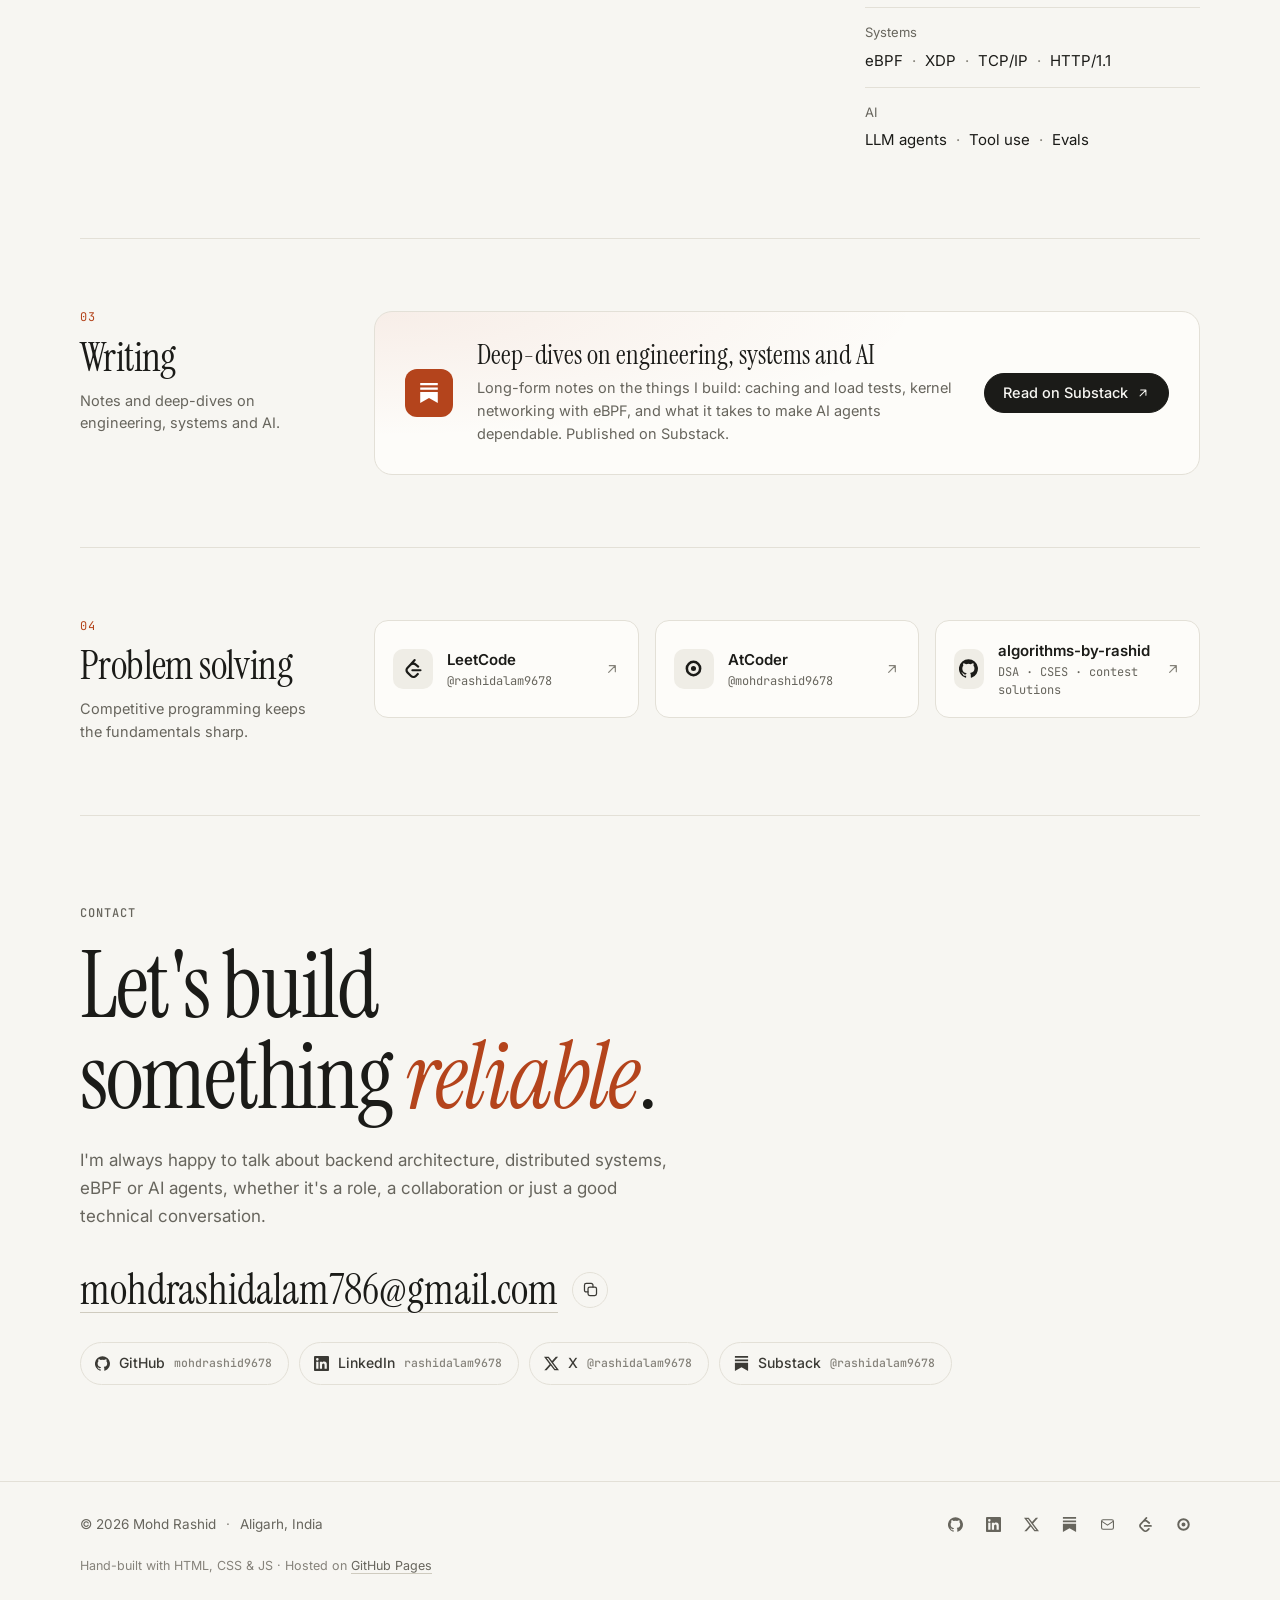
==== commit 8336a66b: "Redesign portfolio with editorial layout and real profile data - New visual system: serif display ty" ====
--- a/index.html
+++ b/index.html
@@ -3,23 +3,24 @@
 <head>
   <meta charset="utf-8">
   <meta name="viewport" content="width=device-width, initial-scale=1">
-  <title>Mohd Rashid — Software Engineer · Distributed Systems & Agentic AI</title>
-  <meta name="description" content="Mohd Rashid — software engineer building backend & distributed systems, kernel-level networking with eBPF/XDP, and agentic AI. Projects, writing, experience and hackathons.">
+  <title>Mohd Rashid — Software Engineer · Backend, Distributed Systems & AI Agents</title>
+  <meta name="description" content="Mohd Rashid — software engineer at Robonito building backend and distributed systems in Go, kernel-level networking with eBPF/XDP, and AI agents. Projects, writing and experience.">
   <meta name="author" content="Mohd Rashid">
-  <meta name="theme-color" content="#fbfbf9">
+  <meta name="theme-color" content="#f7f6f2">
   <link rel="canonical" href="https://mohdrashid9678.github.io/">
 
   <meta property="og:type" content="profile">
   <meta property="og:title" content="Mohd Rashid — Software Engineer">
-  <meta property="og:description" content="Backend, distributed systems, eBPF and agentic AI. Projects, writing and experience.">
+  <meta property="og:description" content="Backend, distributed systems, eBPF and AI agents. xlink (50K+ req/s), XDP-LB, io-profiler and more.">
   <meta property="og:url" content="https://mohdrashid9678.github.io/">
-  <meta property="og:image" content="https://avatars.githubusercontent.com/u/174307556?v=4">
+  <meta property="og:image" content="https://avatars.githubusercontent.com/u/174307556?v=4&s=400">
   <meta name="twitter:card" content="summary">
+  <meta name="twitter:site" content="@rashidalam9678">
 
   <link rel="icon" type="image/svg+xml" href="assets/img/favicon.svg">
   <link rel="preconnect" href="https://fonts.googleapis.com">
   <link rel="preconnect" href="https://fonts.gstatic.com" crossorigin>
-  <link href="https://fonts.googleapis.com/css2?family=Inter:wght@400;500;600;700;800&family=JetBrains+Mono:wght@400;500;600;700&display=swap" rel="stylesheet">
+  <link href="https://fonts.googleapis.com/css2?family=Instrument+Serif:ital@0;1&family=Inter:wght@400;500;600&family=JetBrains+Mono:wght@400;500&display=swap" rel="stylesheet">
   <link rel="stylesheet" href="assets/css/style.css">
   <script>
     /* set theme before paint to avoid a flash */
@@ -31,8 +32,18 @@
       "@type": "Person",
       "name": "Mohd Rashid",
       "jobTitle": "Software Engineer",
+      "worksFor": { "@type": "Organization", "name": "Robonito" },
+      "address": { "@type": "PostalAddress", "addressLocality": "Aligarh", "addressCountry": "IN" },
       "url": "https://mohdrashid9678.github.io/",
-      "sameAs": ["https://github.com/mohdrashid9678", "https://www.linkedin.com/in/rashidalam9678/"]
+      "image": "https://avatars.githubusercontent.com/u/174307556?v=4&s=400",
+      "sameAs": [
+        "https://github.com/mohdrashid9678",
+        "https://www.linkedin.com/in/rashidalam9678/",
+        "https://x.com/rashidalam9678",
+        "https://substack.com/@rashidalam9678",
+        "https://leetcode.com/u/rashidalam9678/",
+        "https://atcoder.jp/users/mohdrashid9678"
+      ]
     }
   </script>
 </head>
@@ -40,56 +51,86 @@
   <a class="skip-link" href="#main">Skip to content</a>
   <header class="site-header" id="site-header"></header>
 
-  <main id="main" class="container">
-    <!-- Hero / intro (rendered from data.js) -->
-    <section class="hero" id="hero" aria-label="Introduction">
-      <div></div>
-      <div><h1>Mohd Rashid</h1><p>Software Engineer — Backend · Distributed Systems · Agentic AI</p></div>
+  <main id="main">
+    <!-- Hero (rendered from data.js; the markup below is the no-JS fallback) -->
+    <section class="hero container" id="hero" aria-label="Introduction">
+      <div class="hero-text">
+        <p class="eyebrow">Software Engineer at Robonito</p>
+        <h1>Mohd Rashid</h1>
+        <p class="lede">I build backend and distributed systems, and like to understand them all the way down to the kernel.</p>
+      </div>
     </section>
 
-    <!-- Updates (clean list without cards below it) -->
-    <section class="section" id="updates" aria-labelledby="updates-title">
-      <div class="section-head"><h2 id="updates-title">Recent Updates</h2></div>
-      <ul class="updates" id="updates-list"></ul>
-    </section>
+    <!-- Numbers strip -->
+    <div class="container highlights" id="highlights" aria-label="Highlights"></div>
 
-    <!-- Experience -->
-    <section class="section" id="experience" aria-labelledby="experience-title">
-      <div class="section-head"><h2 id="experience-title"><span class="num">01</span>Experience</h2></div>
-      <ol class="timeline" id="experience-list"></ol>
-    </section>
+    <div class="container sections">
+      <!-- Updates -->
+      <section class="section" id="updates" aria-labelledby="updates-title">
+        <header class="section-head">
+          <h2 id="updates-title">Recently</h2>
+        </header>
+        <div class="section-body"><ol class="updates" id="updates-list"></ol></div>
+      </section>
 
-    <!-- Projects -->
-    <section class="section" id="projects" aria-labelledby="projects-title">
-      <div class="section-head">
-        <h2 id="projects-title"><span class="num">02</span>Projects</h2>
-        <a class="view-all" id="projects-all" href="projects.html">View all <span class="count"></span>
-          <svg viewBox="0 0 24 24" fill="none" stroke="currentColor" stroke-width="2" stroke-linecap="round" stroke-linejoin="round" aria-hidden="true"><path d="M5 12h14M13 6l6 6-6 6"/></svg></a>
-      </div>
-      <p class="section-sub">Systems I've built to understand how things work under the hood.</p>
-      <div class="project-grid" id="projects-grid"></div>
-    </section>
+      <!-- Projects -->
+      <section class="section" id="projects" aria-labelledby="projects-title">
+        <header class="section-head">
+          <h2 id="projects-title">Selected work</h2>
+          <p class="section-sub">Systems I've built to understand how things work under the hood.</p>
+          <a class="view-all" id="projects-all" href="projects.html">All projects <span class="count"></span>
+            <svg viewBox="0 0 24 24" fill="none" stroke="currentColor" stroke-width="1.75" stroke-linecap="round" stroke-linejoin="round" aria-hidden="true"><path d="M5 12h14M13 6l6 6-6 6"/></svg></a>
+        </header>
+        <div class="section-body" id="projects-grid"></div>
+      </section>
 
-    <!-- Writing -->
-    <section class="section" id="writing" aria-labelledby="writing-title">
-      <div class="section-head">
-        <h2 id="writing-title"><span class="num">03</span>Writing</h2>
-        <a class="view-all" id="writing-all" href="writing.html">View all <span class="count"></span>
-          <svg viewBox="0 0 24 24" fill="none" stroke="currentColor" stroke-width="2" stroke-linecap="round" stroke-linejoin="round" aria-hidden="true"><path d="M5 12h14M13 6l6 6-6 6"/></svg></a>
-      </div>
-      <p class="section-sub">Notes and deep-dives on engineering, systems and AI — published on Substack.</p>
-      <ul class="post-list" id="writing-list"></ul>
-    </section>
+      <!-- Experience -->
+      <section class="section" id="experience" aria-labelledby="experience-title">
+        <header class="section-head">
+          <h2 id="experience-title">Experience</h2>
+          <p class="section-sub">Where I've worked and studied, and the tools I reach for.</p>
+        </header>
+        <div class="section-body split">
+          <div id="experience-list"></div>
+          <div id="skills"></div>
+        </div>
+      </section>
 
-    <!-- Hackathons -->
-    <section class="section" id="hackathons" aria-labelledby="hackathons-title">
-      <div class="section-head"><h2 id="hackathons-title"><span class="num">04</span>Hackathons</h2></div>
-      <ol class="hack-list" id="hackathon-list"></ol>
-    </section>
+      <!-- Writing -->
+      <section class="section" id="writing" aria-labelledby="writing-title">
+        <header class="section-head">
+          <h2 id="writing-title">Writing</h2>
+          <p class="section-sub">Notes and deep-dives on engineering, systems and AI.</p>
+          <a class="view-all" id="writing-all" href="writing.html" hidden>All articles <span class="count"></span>
+            <svg viewBox="0 0 24 24" fill="none" stroke="currentColor" stroke-width="1.75" stroke-linecap="round" stroke-linejoin="round" aria-hidden="true"><path d="M5 12h14M13 6l6 6-6 6"/></svg></a>
+        </header>
+        <div class="section-body" id="writing-list"></div>
+      </section>
+
+      <!-- Problem solving -->
+      <section class="section" id="problem-solving" aria-labelledby="cp-title">
+        <header class="section-head">
+          <h2 id="cp-title">Problem solving</h2>
+          <p class="section-sub">Competitive programming keeps the fundamentals sharp.</p>
+        </header>
+        <div class="section-body"><div class="cp-grid" id="cp-grid"></div></div>
+      </section>
+
+      <!-- Hackathons (hidden automatically while the list in data.js is empty) -->
+      <section class="section" id="hackathons" aria-labelledby="hackathons-title">
+        <header class="section-head">
+          <h2 id="hackathons-title">Hackathons</h2>
+        </header>
+        <div class="section-body"><ol class="entries" id="hackathon-list"></ol></div>
+      </section>
+    </div>
 
     <!-- Contact -->
-    <section class="section" id="contact" aria-labelledby="contact-title">
-      <div class="contact-card" id="contact-card"></div>
+    <section class="contact container" id="contact" aria-labelledby="contact-title">
+      <div class="contact-card" id="contact-card">
+        <h2 id="contact-title">Contact</h2>
+        <p><a href="mailto:mohdrashidalam786@gmail.com">mohdrashidalam786@gmail.com</a></p>
+      </div>
     </section>
   </main>
 
--- a/assets/css/style.css
+++ b/assets/css/style.css
@@ -1,51 +1,51 @@
 /* =============================================================================
  * Mohd Rashid — portfolio stylesheet
- * Clean, content-first layout (inspired by academic homepages) with a
- * light/dark theme, subtle motion and responsive breakpoints.
+ * Editorial, content-first layout: serif display type, warm paper/ink palette
+ * with a single accent, hairline rules and generous whitespace.
+ * Light + dark themes, responsive down to 320px, reduced-motion and print.
  * ========================================================================== */
 
 /* ------------------------------------------------------------ TOKENS */
 :root {
-  --bg: #fbfbf9;
-  --surface: #ffffff;
-  --soft: #f3f5f8;
-  --ink: #15171c;
-  --ink-2: #2b2f38;
-  --muted: #5d6472;
-  --faint: #8b92a0;
-  --rule: #e3e6eb;
-  --accent: #2557d6;
-  --accent-2: #6b46e5;
-  --accent-ink: #1b43a8;
-  --accent-soft: rgba(37, 87, 214, 0.08);
-  --ok: #138a52;
-  --gold: #b7791f;
-  --shadow: 0 1px 2px rgba(16, 24, 40, 0.04), 0 6px 20px rgba(16, 24, 40, 0.06);
-  --shadow-lg: 0 2px 6px rgba(16, 24, 40, 0.06), 0 18px 40px rgba(16, 24, 40, 0.1);
-  --radius: 12px;
-  --maxw: 1040px;
-  --font: "Inter", system-ui, -apple-system, "Segoe UI", Roboto, sans-serif;
+  --bg: #f7f6f2;
+  --surface: #fdfcf9;
+  --sunken: #efede6;
+  --ink: #1b1b18;
+  --ink-2: #3b3a35;
+  --muted: #67655d;
+  --faint: #85827a;
+  --rule: #e3e0d7;
+  --rule-strong: #cfcbbf;
+  --accent: #b4441c;
+  --accent-soft: rgba(180, 68, 28, 0.08);
+  --ok: #2f7d4f;
+  --gold: #9a6a12;
+  --shadow: 0 1px 2px rgba(27, 27, 24, 0.04), 0 10px 30px -12px rgba(27, 27, 24, 0.12);
+
+  --serif: "Instrument Serif", "Iowan Old Style", "Palatino Linotype", Georgia, serif;
+  --sans: "Inter", system-ui, -apple-system, "Segoe UI", Roboto, sans-serif;
   --mono: "JetBrains Mono", ui-monospace, SFMono-Regular, Menlo, monospace;
+  --maxw: 1120px;
+  --gutter: 20px;
+  --radius: 14px;
   color-scheme: light;
 }
 
 [data-theme="dark"] {
-  --bg: #0a0d14;
-  --surface: #10141d;
-  --soft: #141a25;
-  --ink: #e8ebf1;
-  --ink-2: #cfd4de;
-  --muted: #9aa2b2;
-  --faint: #6c7486;
-  --rule: #1f2633;
-  --accent: #7ea6ff;
-  --accent-2: #a78bfa;
-  --accent-ink: #a9c3ff;
-  --accent-soft: rgba(126, 166, 255, 0.1);
-  --ok: #3ccf8e;
-  --gold: #f2c14e;
-  --shadow: 0 1px 2px rgba(0, 0, 0, 0.3), 0 8px 24px rgba(0, 0, 0, 0.25);
-  --shadow-lg: 0 2px 8px rgba(0, 0, 0, 0.35), 0 20px 48px rgba(0, 0, 0, 0.4);
+  --bg: #121211;
+  --surface: #191917;
+  --sunken: #222220;
+  --ink: #ecebe5;
+  --ink-2: #cfcdc5;
+  --muted: #a3a198;
+  --faint: #807e76;
+  --rule: #2a2a27;
+  --rule-strong: #3b3a36;
+  --accent: #ee9a6c;
+  --accent-soft: rgba(238, 154, 108, 0.1);
+  --ok: #6cc28f;
+  --gold: #e3b553;
+  --shadow: 0 1px 2px rgba(0, 0, 0, 0.3), 0 12px 32px -12px rgba(0, 0, 0, 0.5);
   color-scheme: dark;
 }
 
@@ -54,469 +54,642 @@
 *::before,
 *::after { box-sizing: border-box; }
 
-html { scroll-behavior: smooth; scroll-padding-top: 84px; -webkit-text-size-adjust: 100%; }
+html { scroll-behavior: smooth; scroll-padding-top: 88px; -webkit-text-size-adjust: 100%; }
 
 body {
   margin: 0;
   background: var(--bg);
   color: var(--ink);
-  font-family: var(--font);
+  font-family: var(--sans);
   font-size: 16px;
   line-height: 1.6;
   -webkit-font-smoothing: antialiased;
+  text-rendering: optimizeLegibility;
   transition: background-color 0.3s ease, color 0.3s ease;
-}
-
-/* soft ambient glow at the top of the page */
-body::before {
-  content: "";
-  position: fixed;
-  inset: -20vh -10vw auto -10vw;
-  height: 60vh;
-  z-index: -1;
-  pointer-events: none;
-  background:
-    radial-gradient(40% 60% at 15% 20%, color-mix(in srgb, var(--accent) 12%, transparent), transparent 70%),
-    radial-gradient(35% 50% at 85% 0%, color-mix(in srgb, var(--accent-2) 10%, transparent), transparent 70%);
-  filter: blur(10px);
-}
-
-a { color: var(--accent); text-decoration: none; transition: color 0.2s ease; }
-a:hover { color: var(--accent-ink); }
-p a, .prose a { text-decoration: underline; text-underline-offset: 3px; text-decoration-thickness: 1px; text-decoration-color: color-mix(in srgb, var(--accent) 40%, transparent); }
-p a:hover, .prose a:hover { text-decoration-color: currentColor; }
+  min-height: 100vh;
+  display: flex;
+  flex-direction: column;
+}
+body > main { flex: 1 0 auto; }
+
+::selection { background: color-mix(in srgb, var(--accent) 22%, transparent); }
+
+a { color: inherit; text-decoration: none; transition: color 0.2s ease; }
+p a {
+  text-decoration: underline;
+  text-underline-offset: 3px;
+  text-decoration-thickness: 1px;
+  text-decoration-color: var(--rule-strong);
+  transition: text-decoration-color 0.2s ease, color 0.2s ease;
+}
+p a:hover { text-decoration-color: var(--accent); color: var(--accent); }
 
 strong { font-weight: 600; color: var(--ink); }
 img { max-width: 100%; display: block; }
 svg { flex-shrink: 0; }
-
-:focus-visible { outline: 2px solid var(--accent); outline-offset: 3px; border-radius: 4px; }
+h1, h2, h3 { text-wrap: balance; }
+p { text-wrap: pretty; }
+[hidden] { display: none !important; }
+
+:focus-visible { outline: 2px solid var(--accent); outline-offset: 3px; border-radius: 6px; }
 
 .visually-hidden { position: absolute; width: 1px; height: 1px; margin: -1px; padding: 0; overflow: hidden; clip: rect(0 0 0 0); white-space: nowrap; border: 0; }
 .skip-link { position: fixed; top: -60px; left: 16px; z-index: 200; padding: 10px 14px; background: var(--ink); color: var(--bg); border-radius: 8px; }
-.skip-link:focus { top: 12px; color: var(--bg); }
-
-.container { width: min(calc(100% - 40px), var(--maxw)); margin-inline: auto; }
+.skip-link:focus { top: 12px; }
+
+.container { width: min(calc(100% - 2 * var(--gutter)), var(--maxw)); margin-inline: auto; }
+
+.eyebrow {
+  margin: 0 0 18px;
+  font-family: var(--mono);
+  font-size: 12px;
+  font-weight: 500;
+  letter-spacing: 0.08em;
+  text-transform: uppercase;
+  color: var(--muted);
+}
+.eyebrow a { color: var(--accent); text-decoration: none; }
+.eyebrow a:hover { text-decoration: underline; text-underline-offset: 3px; }
+
+.list-label {
+  margin: 0 0 6px;
+  font-family: var(--mono);
+  font-size: 11px;
+  font-weight: 500;
+  letter-spacing: 0.1em;
+  text-transform: uppercase;
+  color: var(--faint);
+}
+
+/* ---------------------------------------------------------- BUTTONS */
+.btn {
+  display: inline-flex; align-items: center; gap: 8px;
+  padding: 10px 18px;
+  border-radius: 999px;
+  font: 500 14.5px/1.2 var(--sans);
+  color: var(--ink);
+  background: transparent;
+  border: 1px solid var(--rule-strong);
+  cursor: pointer;
+  transition: background 0.2s ease, border-color 0.2s ease, color 0.2s ease, transform 0.2s ease;
+}
+.btn svg { width: 16px; height: 16px; }
+.btn:hover { background: var(--sunken); border-color: var(--ink-2); }
+.btn.primary { color: var(--bg); background: var(--ink); border-color: var(--ink); }
+.btn.primary:hover { background: var(--accent); border-color: var(--accent); color: #fff; }
+
+.icon-btn {
+  display: inline-grid; place-items: center;
+  width: 36px; height: 36px;
+  padding: 0;
+  border: 1px solid var(--rule);
+  border-radius: 999px;
+  background: transparent;
+  color: var(--ink-2);
+  cursor: pointer;
+  transition: background 0.2s ease, border-color 0.2s ease, color 0.2s ease;
+}
+.icon-btn:hover { background: var(--sunken); border-color: var(--rule-strong); color: var(--ink); }
+.icon-btn svg { width: 17px; height: 17px; }
 
 /* ----------------------------------------------------------- HEADER */
 .site-header {
   position: sticky;
   top: 0;
   z-index: 50;
-  background: color-mix(in srgb, var(--bg) 82%, transparent);
-  backdrop-filter: saturate(160%) blur(14px);
-  -webkit-backdrop-filter: saturate(160%) blur(14px);
-  border-bottom: 1px solid var(--rule);
-}
-.site-header::after {
-  content: "";
-  position: absolute;
-  left: 0; right: 0; bottom: -1px;
-  height: 2px;
-  background: linear-gradient(90deg, var(--accent), var(--accent-2));
+  background: color-mix(in srgb, var(--bg) 80%, transparent);
+  backdrop-filter: saturate(150%) blur(14px);
+  -webkit-backdrop-filter: saturate(150%) blur(14px);
+  border-bottom: 1px solid transparent;
+  transition: border-color 0.3s ease;
+}
+.site-header.scrolled { border-bottom-color: var(--rule); }
+.site-header .progress {
+  position: absolute; left: 0; right: 0; bottom: -1px;
+  height: 1.5px;
+  background: var(--accent);
   transform-origin: left;
   transform: scaleX(var(--progress, 0));
 }
-.header-inner { height: 66px; display: flex; align-items: center; justify-content: space-between; gap: 20px; }
-
-.brand { display: inline-flex; align-items: center; gap: 10px; color: var(--ink); font-weight: 700; font-size: 17px; letter-spacing: -0.01em; }
-.brand:hover { color: var(--ink); }
+.header-inner { height: 64px; display: flex; align-items: center; justify-content: space-between; gap: 20px; }
+
+.brand { display: inline-flex; align-items: center; gap: 10px; color: var(--ink); font-weight: 500; font-size: 15px; letter-spacing: -0.005em; }
 .brand-mark {
-  width: 30px; height: 30px; border-radius: 9px;
+  width: 30px; height: 30px;
   display: grid; place-items: center;
-  font-family: var(--mono); font-size: 13px; font-weight: 700; color: #fff;
-  background: linear-gradient(135deg, var(--accent), var(--accent-2));
-  box-shadow: 0 4px 14px color-mix(in srgb, var(--accent) 35%, transparent);
-}
-
-.nav { display: flex; align-items: center; gap: 4px; }
+  border-radius: 8px;
+  font-family: var(--serif);
+  font-size: 17px;
+  line-height: 1;
+  color: var(--bg);
+  background: var(--ink);
+  transition: background 0.2s ease;
+}
+.brand:hover .brand-mark { background: var(--accent); }
+
+.header-actions { display: flex; align-items: center; gap: 8px; }
+.nav { display: flex; align-items: center; gap: 2px; margin-right: 6px; }
 .nav a {
   position: relative;
-  padding: 6px 10px;
-  border-radius: 8px;
+  padding: 6px 12px;
   color: var(--muted);
   font-size: 14px;
   font-weight: 500;
 }
-.nav a:hover, .nav a.active { color: var(--ink); background: var(--soft); }
-
-.icon-btn {
-  display: inline-grid; place-items: center;
-  width: 36px; height: 36px;
-  border: 1px solid var(--rule);
-  border-radius: 10px;
-  background: var(--surface);
-  color: var(--ink);
-  cursor: pointer;
-  transition: transform 0.2s ease, border-color 0.2s ease, background 0.2s ease;
-}
-.icon-btn:hover { border-color: color-mix(in srgb, var(--accent) 50%, var(--rule)); transform: translateY(-1px); }
-.icon-btn svg { width: 17px; height: 17px; }
+.nav a::after {
+  content: "";
+  position: absolute; left: 12px; right: 12px; bottom: 1px;
+  height: 1px;
+  background: var(--accent);
+  transform: scaleX(0);
+  transform-origin: left;
+  transition: transform 0.25s ease;
+}
+.nav a:hover, .nav a.active { color: var(--ink); }
+.nav a.active::after { transform: scaleX(1); }
+
 .theme-toggle .i-sun { display: none; }
 [data-theme="dark"] .theme-toggle .i-sun { display: block; }
 [data-theme="dark"] .theme-toggle .i-moon { display: none; }
-
+.theme-toggle span { display: grid; place-items: center; }
 .menu-toggle { display: none; }
-.header-actions { display: flex; align-items: center; gap: 8px; }
 
 /* ------------------------------------------------------------- HERO */
-.hero { display: grid; grid-template-columns: 176px 1fr; gap: 32px; padding: 36px 0 26px; align-items: start; }
-
-.photo-wrap { position: relative; width: 176px; height: 176px; }
-.photo-wrap::before {
+.hero {
+  display: grid;
+  grid-template-columns: minmax(0, 1fr) 300px;
+  gap: 72px;
+  align-items: end;
+  padding: 88px 0 64px;
+}
+.hero h1 {
+  margin: 0;
+  font-family: var(--serif);
+  font-weight: 400;
+  font-size: clamp(56px, 9.5vw, 116px);
+  line-height: 0.92;
+  letter-spacing: -0.025em;
+}
+.hero .lede {
+  margin: 28px 0 0;
+  max-width: 30ch;
+  font-family: var(--serif);
+  font-size: clamp(24px, 2.6vw, 31px);
+  line-height: 1.22;
+  color: var(--ink-2);
+}
+.hero-intro { margin-top: 24px; max-width: 64ch; }
+.hero-intro p { margin: 0 0 12px; color: var(--muted); font-size: 16px; line-height: 1.7; }
+.hero-intro strong { color: var(--ink-2); font-weight: 500; }
+
+.hero-actions { display: flex; flex-wrap: wrap; gap: 10px; margin-top: 28px; }
+
+.hero-links { display: flex; flex-wrap: wrap; gap: 6px 22px; margin: 28px 0 0; padding: 0; list-style: none; }
+.hero-links a { display: inline-flex; align-items: center; gap: 8px; color: var(--muted); font-size: 14px; font-weight: 500; }
+.hero-links a:hover { color: var(--ink); }
+.hero-links svg { width: 15px; height: 15px; }
+
+.hero-aside { align-self: end; }
+.portrait {
+  margin: 0;
+  aspect-ratio: 1;
+  border-radius: 18px;
+  overflow: hidden;
+  background: var(--sunken);
+  border: 1px solid var(--rule);
+}
+.portrait img { width: 100%; height: 100%; object-fit: cover; object-position: 50% 30%; filter: saturate(0.9); }
+
+.facts { margin: 20px 0 0; }
+.facts > div { display: grid; grid-template-columns: 84px 1fr; gap: 12px; padding: 11px 0; border-top: 1px solid var(--rule); }
+.facts > div:last-child { border-bottom: 1px solid var(--rule); }
+.facts dt { font-family: var(--mono); font-size: 11px; letter-spacing: 0.08em; text-transform: uppercase; color: var(--faint); padding-top: 3px; }
+.facts dd { margin: 0; font-size: 14px; line-height: 1.5; color: var(--ink-2); }
+.facts .open dd { position: relative; padding-left: 16px; }
+.facts .open dd::before {
   content: "";
-  position: absolute; inset: -4px;
-  border-radius: 50%;
-  background: conic-gradient(from 210deg, var(--accent), var(--accent-2), var(--accent));
-  opacity: 0.9;
-  animation: spin 14s linear infinite;
-}
-.photo-wrap::after { content: ""; position: absolute; inset: -1px; border-radius: 50%; background: var(--bg); }
-.profile-photo {
-  position: relative; z-index: 1;
-  width: 100%; height: 100%;
-  border-radius: 50%;
-  object-fit: cover; object-position: 50% 30%;
-  box-shadow: var(--shadow-lg);
-}
-.status-pill {
-  position: absolute; z-index: 2; left: 50%; bottom: -12px; transform: translateX(-50%);
+  position: absolute; left: 0; top: 7px;
+  width: 7px; height: 7px; border-radius: 50%;
+  background: var(--ok);
+  animation: pulse 2.4s ease-out infinite;
+}
+
+/* -------------------------------------------------------- HIGHLIGHTS */
+.stats-strip {
+  display: grid;
+  grid-template-columns: repeat(4, 1fr);
+  margin: 0; padding: 0; list-style: none;
+  border-top: 1px solid var(--rule);
+  border-bottom: 1px solid var(--rule);
+}
+.stats-strip li { display: flex; flex-direction: column; gap: 6px; padding: 28px 24px 26px; border-left: 1px solid var(--rule); }
+.stats-strip li:first-child { border-left: 0; padding-left: 0; }
+.stat-value { font-family: var(--serif); font-size: clamp(40px, 4.4vw, 54px); line-height: 1; letter-spacing: -0.02em; color: var(--ink); }
+.stat-value small { margin-left: 6px; font-family: var(--mono); font-size: 13px; letter-spacing: 0; color: var(--muted); }
+.stat-label { font-size: 13.5px; line-height: 1.45; color: var(--muted); }
+.stat-source { margin-top: auto; padding-top: 4px; font-family: var(--mono); font-size: 11px; letter-spacing: 0.06em; text-transform: uppercase; color: var(--accent); }
+
+/* ---------------------------------------------------------- SECTIONS */
+.sections { counter-reset: section; }
+.section {
+  display: grid;
+  grid-template-columns: 230px minmax(0, 1fr);
+  gap: 64px;
+  padding: 72px 0;
+  border-top: 1px solid var(--rule);
+  counter-increment: section;
+}
+.sections > .section:first-child { border-top: 0; }
+.section-head { position: sticky; top: 96px; align-self: start; }
+.section-head h2 { margin: 0; font-family: var(--serif); font-weight: 400; font-size: 40px; line-height: 1.05; letter-spacing: -0.015em; }
+.section-head h2::before {
+  content: counter(section, decimal-leading-zero);
+  display: block;
+  margin-bottom: 12px;
+  font-family: var(--mono);
+  font-size: 12px;
+  letter-spacing: 0.08em;
+  color: var(--accent);
+}
+#updates { counter-increment: none; padding-top: 56px; }
+#updates .section-head h2::before { content: "—"; }
+.section-sub { margin: 12px 0 0; max-width: 28ch; color: var(--muted); font-size: 14.5px; line-height: 1.55; }
+.view-all {
   display: inline-flex; align-items: center; gap: 6px;
-  padding: 4px 10px;
-  white-space: nowrap;
-  font-size: 11.5px; font-weight: 600;
+  margin-top: 20px;
+  font-size: 14px; font-weight: 500;
+  color: var(--ink);
+  border-bottom: 1px solid var(--rule-strong);
+  padding-bottom: 2px;
+  transition: border-color 0.2s ease, color 0.2s ease;
+}
+.view-all .count { font-family: var(--mono); font-size: 12px; color: var(--faint); }
+.view-all svg { width: 15px; height: 15px; transition: transform 0.2s ease; }
+.view-all:hover { border-color: var(--accent); color: var(--accent); }
+.view-all:hover svg { transform: translateX(3px); }
+
+/* updates */
+.updates { list-style: none; margin: 0; padding: 0; }
+.updates li { display: grid; grid-template-columns: 100px 1fr; gap: 20px; padding: 14px 0; border-top: 1px solid var(--rule); }
+.updates li:first-child { border-top: 0; padding-top: 4px; }
+.updates time { font-family: var(--mono); font-size: 12.5px; color: var(--faint); padding-top: 3px; }
+.updates p { margin: 0; color: var(--ink-2); font-size: 15.5px; }
+
+/* tags */
+.tags { display: flex; flex-wrap: wrap; gap: 6px; margin: 0; padding: 0; list-style: none; }
+.tag {
+  display: inline-flex; align-items: center; gap: 6px;
+  padding: 3px 9px;
+  font: 500 11.5px/1.5 var(--mono);
   color: var(--ink-2);
+  background: var(--sunken);
+  border: 1px solid transparent;
+  border-radius: 6px;
+}
+button.tag { cursor: pointer; border-color: var(--rule); background: transparent; padding: 5px 11px; border-radius: 999px; transition: all 0.15s ease; }
+button.tag span { color: var(--faint); }
+button.tag:hover { border-color: var(--rule-strong); color: var(--ink); }
+button.tag[aria-pressed="true"] { color: var(--bg); background: var(--ink); border-color: var(--ink); }
+button.tag[aria-pressed="true"] span { color: color-mix(in srgb, var(--bg) 65%, transparent); }
+
+/* ---------------------------------------------------------- PROJECTS */
+.card-top {
+  display: flex; flex-wrap: wrap; align-items: center; gap: 6px 14px;
+  font-family: var(--mono);
+  font-size: 11.5px;
+  letter-spacing: 0.04em;
+  color: var(--muted);
+}
+.card-date { margin-left: auto; color: var(--faint); }
+.kicker { color: var(--accent); text-transform: uppercase; letter-spacing: 0.1em; font-size: 11px; }
+.lang { display: inline-flex; align-items: center; gap: 6px; }
+.lang i { width: 8px; height: 8px; border-radius: 50%; display: inline-block; }
+.status { padding: 1px 8px; border-radius: 999px; border: 1px solid color-mix(in srgb, var(--accent) 35%, transparent); color: var(--accent); font-size: 10.5px; text-transform: uppercase; letter-spacing: 0.08em; }
+
+.stretched::after { content: ""; position: absolute; inset: 0; z-index: 1; border-radius: inherit; }
+.stretched:focus-visible { outline: none; }
+.card:focus-within, .feature:focus-within { outline: 2px solid var(--accent); outline-offset: 3px; }
+.card:has(.stretched:focus:not(:focus-visible)), .feature:has(.stretched:focus:not(:focus-visible)) { outline: none; }
+
+.arrow { display: inline-grid; color: var(--faint); transition: transform 0.25s ease, color 0.25s ease; }
+.arrow svg { width: 16px; height: 16px; }
+
+.feature {
+  position: relative;
+  display: grid;
+  grid-template-columns: minmax(0, 1.55fr) minmax(0, 1fr);
+  background: var(--surface);
+  border: 1px solid var(--rule);
+  border-radius: 18px;
+  transition: border-color 0.25s ease, box-shadow 0.25s ease;
+}
+.feature:hover { border-color: var(--rule-strong); box-shadow: var(--shadow); }
+.feature:hover .arrow, .card:hover .arrow { color: var(--accent); transform: translate(2px, -2px); }
+.feature-main { padding: 30px 32px 32px; }
+.feature h3 { display: flex; align-items: baseline; gap: 10px; margin: 18px 0 0; font-family: var(--serif); font-weight: 400; font-size: 40px; line-height: 1; letter-spacing: -0.015em; }
+.feature .tagline { margin: 8px 0 14px; font-size: 16px; color: var(--ink-2); }
+.feature .desc { margin: 0; color: var(--muted); font-size: 15px; line-height: 1.65; }
+.feature-points { margin: 18px 0 20px; padding: 0; list-style: none; display: grid; gap: 8px; }
+.feature-points li { position: relative; padding-left: 20px; font-size: 14.5px; color: var(--ink-2); }
+.feature-points li::before { content: ""; position: absolute; left: 0; top: 11px; width: 10px; height: 1px; background: var(--accent); }
+
+.feature-stats {
+  display: flex; flex-direction: column;
+  padding: 30px 32px;
+  border-left: 1px solid var(--rule);
+  background: color-mix(in srgb, var(--sunken) 55%, var(--surface));
+  border-radius: 0 18px 18px 0;
+}
+.feature-stats dl { margin: 10px 0 0; }
+.feature-stats dl > div { display: flex; justify-content: space-between; align-items: baseline; gap: 12px; padding: 13px 0; border-bottom: 1px dashed var(--rule-strong); }
+.feature-stats dt { font-size: 13.5px; color: var(--muted); }
+.feature-stats dd { margin: 0; font-family: var(--mono); font-size: 14.5px; font-weight: 500; color: var(--ink); }
+.feature-stats dl > div:first-child dd { color: var(--accent); }
+.stats-note { margin: auto 0 0; padding-top: 16px; font-family: var(--mono); font-size: 11.5px; color: var(--faint); }
+
+.card-grid { display: grid; grid-template-columns: repeat(2, minmax(0, 1fr)); gap: 20px; margin-top: 20px; }
+.card {
+  position: relative;
+  display: flex; flex-direction: column;
+  padding: 24px 24px 22px;
+  background: var(--surface);
+  border: 1px solid var(--rule);
+  border-radius: var(--radius);
+  transition: border-color 0.25s ease, box-shadow 0.25s ease, transform 0.25s ease;
+}
+.card:hover { border-color: var(--rule-strong); box-shadow: var(--shadow); transform: translateY(-2px); }
+.card h3 { display: flex; align-items: baseline; gap: 8px; margin: 16px 0 0; font-family: var(--serif); font-weight: 400; font-size: 28px; line-height: 1.05; letter-spacing: -0.01em; }
+.card .tagline { margin: 6px 0 10px; font-size: 14.5px; font-weight: 500; color: var(--ink-2); }
+.card .desc { margin: 0; color: var(--muted); font-size: 14.5px; line-height: 1.6; }
+.card-foot { display: flex; flex-direction: column; gap: 12px; margin-top: auto; padding-top: 18px; }
+.metric { display: inline-flex; align-items: center; gap: 8px; font-family: var(--mono); font-size: 12px; font-weight: 500; color: var(--accent); }
+.metric::before { content: ""; width: 6px; height: 6px; border-radius: 50%; background: currentColor; }
+
+/* ------------------------------------------------- EXPERIENCE / LISTS */
+.split { display: grid; grid-template-columns: minmax(0, 1.3fr) minmax(0, 1fr); gap: 56px; }
+.split .list-label ~ .list-label { margin-top: 40px; }
+
+.entries { list-style: none; margin: 0; padding: 0; }
+.entry { display: grid; grid-template-columns: 110px minmax(0, 1fr); gap: 20px; padding: 16px 0; border-top: 1px solid var(--rule); }
+.entry:has(.badge) { grid-template-columns: 110px minmax(0, 1fr) auto; }
+.entry-when { font-family: var(--mono); font-size: 12.5px; color: var(--faint); padding-top: 3px; white-space: nowrap; }
+.entry.current .entry-when { color: var(--ok); }
+.entry.current .entry-when::before { content: ""; display: inline-block; width: 6px; height: 6px; margin-right: 8px; border-radius: 50%; background: currentColor; vertical-align: 2px; }
+.entry h3 { margin: 0; font-size: 16.5px; font-weight: 600; line-height: 1.4; }
+.entry .at { color: var(--faint); font-weight: 400; }
+.entry .org a { text-decoration: underline; text-underline-offset: 3px; text-decoration-thickness: 1px; text-decoration-color: var(--rule-strong); }
+.entry .org a:hover { color: var(--accent); text-decoration-color: var(--accent); }
+.entry-sub { margin: 4px 0 0; font-size: 14px; color: var(--muted); }
+.entry-points { margin: 10px 0 12px; padding-left: 18px; color: var(--ink-2); font-size: 14.5px; }
+.entry-points li { margin: 4px 0; }
+.entry-points li::marker { color: var(--faint); }
+.entry .tags { margin-top: 10px; }
+
+.toolbox { margin: 0; }
+.toolbox > div { padding: 14px 0; border-top: 1px solid var(--rule); }
+.toolbox dt { margin-bottom: 6px; font-size: 13px; color: var(--muted); }
+.toolbox dd { margin: 0; display: flex; flex-wrap: wrap; gap: 4px 0; }
+.toolbox dd span { font-size: 15px; color: var(--ink); }
+.toolbox dd span:not(:last-child)::after { content: "·"; margin: 0 9px; color: var(--faint); }
+
+/* ------------------------------------------------------------ WRITING */
+.newsletter {
+  display: grid;
+  grid-template-columns: auto minmax(0, 1fr) auto;
+  gap: 24px;
+  align-items: center;
+  padding: 28px 30px;
+  border: 1px solid var(--rule);
+  border-radius: 18px;
+  background:
+    radial-gradient(120% 140% at 0% 0%, var(--accent-soft), transparent 55%),
+    var(--surface);
+}
+.newsletter-icon { width: 48px; height: 48px; display: grid; place-items: center; border-radius: 12px; color: #fff; background: var(--accent); }
+.newsletter-icon svg { width: 20px; height: 20px; }
+.newsletter h3 { margin: 0 0 6px; font-family: var(--serif); font-weight: 400; font-size: 27px; line-height: 1.1; }
+.newsletter p { margin: 0; max-width: 58ch; color: var(--muted); font-size: 14.5px; }
+.newsletter .btn { white-space: nowrap; }
+.newsletter .btn svg { width: 14px; height: 14px; }
+
+.post-list { list-style: none; margin: 0; padding: 0; }
+.post { border-top: 1px solid var(--rule); }
+.post:first-child { border-top: 0; }
+.post-link { display: grid; grid-template-columns: 120px minmax(0, 1fr) auto; gap: 20px; padding: 20px 0; }
+.post time { font-family: var(--mono); font-size: 12.5px; color: var(--faint); padding-top: 6px; }
+.post h3 { margin: 0 0 6px; font-family: var(--serif); font-weight: 400; font-size: 25px; line-height: 1.15; transition: color 0.2s ease; }
+.post p { margin: 0 0 10px; color: var(--muted); font-size: 14.5px; }
+.post-link:hover h3 { color: var(--accent); }
+.post-link:hover .arrow { color: var(--accent); transform: translate(2px, -2px); }
+.post .arrow { padding-top: 8px; }
+
+/* ---------------------------------------------------- PROBLEM SOLVING */
+.cp-grid { display: grid; grid-template-columns: repeat(3, minmax(0, 1fr)); gap: 16px; }
+.cp-card {
+  display: flex; align-items: center; gap: 14px;
+  padding: 18px;
+  background: var(--surface);
+  border: 1px solid var(--rule);
+  border-radius: var(--radius);
+  transition: border-color 0.25s ease, box-shadow 0.25s ease, transform 0.25s ease;
+}
+.cp-card:hover { border-color: var(--rule-strong); box-shadow: var(--shadow); transform: translateY(-2px); }
+.cp-card:hover .arrow { color: var(--accent); transform: translate(2px, -2px); }
+.cp-icon { width: 40px; height: 40px; display: grid; place-items: center; border-radius: 10px; background: var(--sunken); color: var(--ink); }
+.cp-icon svg { width: 19px; height: 19px; }
+.cp-text { display: flex; flex-direction: column; min-width: 0; }
+.cp-text strong { font-size: 15px; font-weight: 600; }
+.cp-text span { font-family: var(--mono); font-size: 12px; line-height: 1.5; color: var(--muted); overflow-wrap: anywhere; }
+.cp-card .arrow { margin-left: auto; }
+
+/* --------------------------------------------------------- HACKATHONS */
+.badge { display: inline-flex; align-items: center; gap: 5px; padding: 3px 10px; border-radius: 999px; font-size: 12px; font-weight: 600; white-space: nowrap; border: 1px solid var(--rule); color: var(--muted); align-self: start; }
+.badge svg { width: 13px; height: 13px; }
+.badge.win { color: var(--gold); border-color: color-mix(in srgb, var(--gold) 40%, transparent); background: color-mix(in srgb, var(--gold) 8%, transparent); }
+.badge.final { color: var(--accent); border-color: color-mix(in srgb, var(--accent) 35%, transparent); background: var(--accent-soft); }
+
+/* ------------------------------------------------------------ CONTACT */
+.contact { border-top: 1px solid var(--rule); }
+.contact-card { padding: 88px 0 96px; }
+.contact-card h2 {
+  margin: 0;
+  max-width: 14ch;
+  font-family: var(--serif);
+  font-weight: 400;
+  font-size: clamp(46px, 7.5vw, 92px);
+  line-height: 0.98;
+  letter-spacing: -0.025em;
+}
+.contact-card h2 em { font-style: italic; color: var(--accent); }
+.contact-copy { margin: 24px 0 0; max-width: 56ch; color: var(--muted); font-size: 17px; line-height: 1.65; }
+
+.email-row { position: relative; display: flex; flex-wrap: wrap; align-items: center; gap: 14px; margin: 36px 0 28px; }
+.email-big {
+  font-family: var(--serif);
+  font-size: clamp(24px, 4.2vw, 42px);
+  line-height: 1.15;
+  color: var(--ink);
+  overflow-wrap: anywhere;
+  text-decoration: underline;
+  text-underline-offset: 8px;
+  text-decoration-thickness: 1px;
+  text-decoration-color: var(--rule-strong);
+  transition: color 0.2s ease, text-decoration-color 0.2s ease;
+}
+.email-big:hover { color: var(--accent); text-decoration-color: var(--accent); }
+.copy-status { font-family: var(--mono); font-size: 12px; color: var(--ok); }
+
+.contact-links { display: flex; flex-wrap: wrap; gap: 10px; margin: 0; padding: 0; list-style: none; }
+.contact-links a {
+  display: inline-flex; align-items: center; gap: 9px;
+  padding: 9px 16px 9px 14px;
+  border: 1px solid var(--rule);
+  border-radius: 999px;
+  font-size: 14px; font-weight: 500;
+  color: var(--ink-2);
+  transition: border-color 0.2s ease, background 0.2s ease, color 0.2s ease;
+}
+.contact-links a:hover { border-color: var(--rule-strong); background: var(--sunken); color: var(--ink); }
+.contact-links svg { width: 15px; height: 15px; }
+.contact-links small { font-family: var(--mono); font-size: 11.5px; color: var(--faint); }
+
+/* --------------------------------------------------------- LIST PAGES */
+.page-head { padding: 72px 0 28px; }
+.back-link { display: inline-flex; align-items: center; gap: 6px; margin-bottom: 28px; font-size: 14px; font-weight: 500; color: var(--muted); }
+.back-link:hover { color: var(--ink); }
+.back-link svg { width: 15px; height: 15px; transition: transform 0.2s ease; }
+.back-link:hover svg { transform: translateX(-3px); }
+.page-head h1 { margin: 0 0 14px; font-family: var(--serif); font-weight: 400; font-size: clamp(52px, 8vw, 88px); line-height: 0.95; letter-spacing: -0.025em; }
+.page-head p { margin: 0; max-width: 56ch; color: var(--muted); font-size: 17px; }
+
+.toolbar { display: flex; flex-direction: column; gap: 14px; padding: 8px 0 28px; margin-bottom: 28px; border-bottom: 1px solid var(--rule); }
+.search { position: relative; max-width: 440px; }
+.search svg { position: absolute; left: 15px; top: 50%; transform: translateY(-50%); width: 16px; height: 16px; color: var(--faint); }
+.search input {
+  width: 100%;
+  padding: 11px 16px 11px 42px;
+  font: inherit; font-size: 15px;
+  color: var(--ink);
   background: var(--surface);
   border: 1px solid var(--rule);
   border-radius: 999px;
-  box-shadow: var(--shadow);
-}
-.status-pill .dot { width: 7px; height: 7px; border-radius: 50%; background: var(--ok); box-shadow: 0 0 0 0 color-mix(in srgb, var(--ok) 60%, transparent); animation: pulse 2s infinite; }
-
-.eyebrow { margin: 0 0 6px; font-family: var(--mono); font-size: 12.5px; letter-spacing: 0.04em; color: var(--accent); }
-.hero h1 { margin: 0; font-size: clamp(28px, 4vw, 38px); line-height: 1.15; letter-spacing: -0.025em; font-weight: 800; }
-.hero h1 .grad { background: linear-gradient(100deg, var(--accent), var(--accent-2)); -webkit-background-clip: text; background-clip: text; color: transparent; }
-.hero .headline { margin: 6px 0 14px; color: var(--muted); font-size: 15.5px; font-weight: 500; }
-.hero .headline .sep { color: var(--faint); margin: 0 4px; }
-.hero-intro p { margin: 0 0 10px; color: var(--ink-2); line-height: 1.62; font-size: 15.5px; }
-
-.hero-meta { display: flex; flex-wrap: wrap; gap: 6px 18px; margin: 10px 0 14px; color: var(--muted); font-size: 14px; }
-.hero-meta span { display: inline-flex; align-items: center; gap: 6px; }
-.hero-meta svg { width: 15px; height: 15px; color: var(--faint); }
-
-.social-row { display: flex; flex-wrap: wrap; gap: 8px; margin-top: 14px; }
-.chip-link {
-  display: inline-flex; align-items: center; gap: 7px;
-  padding: 6px 12px;
-  font-size: 13.5px; font-weight: 500;
-  color: var(--ink-2);
-  background: var(--surface);
-  border: 1px solid var(--rule);
-  border-radius: 999px;
-  transition: transform 0.2s ease, border-color 0.2s ease, color 0.2s ease, box-shadow 0.2s ease;
-}
-.chip-link svg { width: 15px; height: 15px; }
-.chip-link:hover { color: var(--accent); border-color: color-mix(in srgb, var(--accent) 45%, var(--rule)); transform: translateY(-2px); box-shadow: var(--shadow); }
-.chip-link.primary { color: #fff; background: linear-gradient(135deg, var(--accent), var(--accent-2)); border-color: transparent; }
-.chip-link.primary:hover { color: #fff; }
-
-/* ---------------------------------------------------------- SECTIONS */
-.section { padding: 34px 0 30px; border-top: 1px solid var(--rule); }
-.section-head { display: flex; align-items: baseline; justify-content: space-between; gap: 16px; margin-bottom: 18px; }
-.section h2 { margin: 0; font-size: 22px; letter-spacing: -0.015em; font-weight: 700; display: flex; align-items: center; gap: 10px; }
-.section h2 .num { font-family: var(--mono); font-size: 12px; font-weight: 500; color: var(--accent); padding: 2px 7px; border-radius: 6px; background: var(--accent-soft); }
-.section-sub { margin: -10px 0 18px; color: var(--muted); font-size: 14.5px; }
-
-.view-all { display: inline-flex; align-items: center; gap: 6px; font-size: 14px; font-weight: 600; white-space: nowrap; }
-.view-all svg { width: 15px; height: 15px; transition: transform 0.2s ease; }
-.view-all:hover svg { transform: translateX(3px); }
-
-/* updates */
-.updates { list-style: none; margin: 0; padding: 0; }
-.updates li { display: grid; grid-template-columns: 92px 1fr; gap: 12px; padding: 6px 0; color: var(--ink-2); }
-.updates time { font-family: var(--mono); font-size: 13px; color: var(--faint); padding-top: 2px; }
-
-/* focus areas */
-.focus-grid { display: grid; grid-template-columns: repeat(3, 1fr); gap: 18px; margin-top: 26px; }
-.focus-card {
-  position: relative;
-  padding: 18px 18px 18px 20px;
-  background: var(--surface);
-  border: 1px solid var(--rule);
-  border-radius: var(--radius);
-  overflow: hidden;
-  transition: transform 0.25s ease, box-shadow 0.25s ease, border-color 0.25s ease;
-}
-.focus-card::before { content: ""; position: absolute; left: 0; top: 0; bottom: 0; width: 3px; background: linear-gradient(var(--accent), var(--accent-2)); }
-.focus-card:hover { transform: translateY(-3px); box-shadow: var(--shadow-lg); border-color: color-mix(in srgb, var(--accent) 30%, var(--rule)); }
-.focus-card .ico { width: 34px; height: 34px; border-radius: 9px; display: grid; place-items: center; color: var(--accent); background: var(--accent-soft); margin-bottom: 10px; }
-.focus-card .ico svg { width: 18px; height: 18px; }
-.focus-card h3 { margin: 0 0 6px; font-size: 16px; }
-.focus-card p { margin: 0; color: var(--muted); font-size: 14px; line-height: 1.55; }
-
-/* about */
-.about-grid { display: grid; grid-template-columns: 1.15fr 1fr; gap: 36px; }
-.prose p { margin: 0 0 14px; color: var(--ink-2); }
-.skills { display: grid; gap: 12px; }
-.skill-group h3 { margin: 0 0 6px; font-size: 12px; font-family: var(--mono); font-weight: 500; letter-spacing: 0.06em; text-transform: uppercase; color: var(--faint); }
-
-/* tags */
-.tags { display: flex; flex-wrap: wrap; gap: 6px; margin: 0; padding: 0; list-style: none; }
-.tag {
-  display: inline-block;
-  padding: 2px 9px;
-  font-size: 12px; font-weight: 500;
-  font-family: var(--mono);
-  color: var(--ink-2);
-  background: var(--soft);
-  border: 1px solid var(--rule);
-  border-radius: 6px;
-  line-height: 1.6;
-}
-button.tag { cursor: pointer; transition: all 0.15s ease; }
-button.tag:hover { border-color: color-mix(in srgb, var(--accent) 45%, var(--rule)); color: var(--accent); }
-button.tag[aria-pressed="true"] { color: #fff; background: var(--accent); border-color: var(--accent); }
-
-/* timeline (experience + education) */
-.timeline { list-style: none; margin: 0; padding: 0; position: relative; }
-.timeline::before { content: ""; position: absolute; left: 7px; top: 8px; bottom: 8px; width: 1px; background: var(--rule); }
-.tl-item { position: relative; padding: 0 0 26px 34px; }
-.tl-item:last-child { padding-bottom: 0; }
-.tl-item::before {
-  content: "";
-  position: absolute; left: 0; top: 6px;
-  width: 15px; height: 15px; border-radius: 50%;
-  background: var(--bg);
-  border: 2px solid var(--accent);
-  box-shadow: 0 0 0 4px var(--accent-soft);
-}
-.tl-item.current::before { background: var(--accent); }
-.tl-head { display: flex; flex-wrap: wrap; justify-content: space-between; gap: 4px 16px; align-items: baseline; }
-.tl-head h3 { margin: 0; font-size: 16.5px; }
-.tl-org { color: var(--accent); font-weight: 600; }
-a.tl-org:hover { text-decoration: underline; text-underline-offset: 3px; }
-.tl-date { font-family: var(--mono); font-size: 12.5px; color: var(--faint); white-space: nowrap; }
-.tl-sub { margin: 2px 0 8px; font-size: 14px; color: var(--muted); }
-.tl-item ul { margin: 0 0 10px; padding-left: 18px; color: var(--ink-2); font-size: 14.5px; }
-.tl-item li { margin: 3px 0; }
-.tl-item li::marker { color: var(--faint); }
-.tl-item p { margin: 0 0 8px; color: var(--ink-2); font-size: 14.5px; }
-
-.two-col { display: grid; grid-template-columns: 1.35fr 1fr; gap: 40px; }
-.two-col > div > h2 { margin-bottom: 18px; }
-
-/* project cards */
-.project-grid { display: grid; grid-template-columns: repeat(2, 1fr); gap: 16px; }
-.project-card {
-  position: relative;
-  display: flex; flex-direction: column; gap: 10px;
-  padding: 18px 18px 16px;
-  background: var(--surface);
-  border: 1px solid var(--rule);
-  border-radius: var(--radius);
-  color: inherit;
-  transition: transform 0.25s ease, box-shadow 0.25s ease, border-color 0.25s ease;
-}
-.project-card:hover { color: inherit; transform: translateY(-3px); box-shadow: var(--shadow-lg); border-color: color-mix(in srgb, var(--accent) 35%, var(--rule)); }
-.project-card .pc-top { display: flex; align-items: center; justify-content: space-between; gap: 10px; }
-.project-card h3 { margin: 0; font-size: 16.5px; display: flex; align-items: center; gap: 8px; }
-.project-card h3 svg { width: 17px; height: 17px; color: var(--faint); }
-.project-card .arrow { width: 18px; height: 18px; color: var(--faint); transition: transform 0.2s ease, color 0.2s ease; }
-.project-card:hover .arrow { color: var(--accent); transform: translate(2px, -2px); }
-.project-card p { margin: 0; color: var(--muted); font-size: 14px; line-height: 1.55; flex: 1; }
-.pc-meta { display: flex; flex-wrap: wrap; align-items: center; gap: 8px; }
-.metric { display: inline-flex; align-items: center; gap: 6px; font-family: var(--mono); font-size: 12px; font-weight: 600; color: var(--ok); }
-.metric svg { width: 13px; height: 13px; }
-.pc-date { margin-left: auto; font-family: var(--mono); font-size: 12px; color: var(--faint); }
-.pin { font-family: var(--mono); font-size: 10.5px; font-weight: 600; letter-spacing: 0.05em; text-transform: uppercase; color: var(--accent); background: var(--accent-soft); padding: 2px 7px; border-radius: 5px; }
-
-/* article list */
-.post-list { list-style: none; margin: 0; padding: 0; }
-.post { border-top: 1px solid var(--rule); }
-.post:first-child { border-top: 0; }
-.post a.post-link { display: grid; grid-template-columns: 110px 1fr auto; gap: 16px; padding: 16px 12px; margin: 0 -12px; border-radius: 10px; color: inherit; transition: background 0.2s ease; }
-.post a.post-link:hover { background: var(--soft); color: inherit; }
-.post time { font-family: var(--mono); font-size: 13px; color: var(--faint); padding-top: 2px; }
-.post h3 { margin: 0 0 4px; font-size: 16px; line-height: 1.4; transition: color 0.2s ease; }
-.post a.post-link:hover h3 { color: var(--accent); }
-.post p { margin: 0 0 8px; color: var(--muted); font-size: 14px; }
-.post .arrow { width: 18px; height: 18px; color: var(--faint); margin-top: 3px; transition: transform 0.2s ease, color 0.2s ease; }
-.post a.post-link:hover .arrow { color: var(--accent); transform: translate(2px, -2px); }
-
-/* hackathons */
-.hack-list { list-style: none; margin: 0; padding: 0; display: grid; gap: 12px; }
-.hack {
-  display: grid; grid-template-columns: 76px 1fr auto; gap: 16px; align-items: start;
-  padding: 16px 18px;
-  background: var(--surface);
-  border: 1px solid var(--rule);
-  border-radius: var(--radius);
   transition: border-color 0.2s ease, box-shadow 0.2s ease;
 }
-.hack:hover { border-color: color-mix(in srgb, var(--accent) 30%, var(--rule)); box-shadow: var(--shadow); }
-.hack time { font-family: var(--mono); font-size: 13px; color: var(--faint); padding-top: 2px; }
-.hack h3 { margin: 0; font-size: 16px; }
-.hack .org { color: var(--muted); font-weight: 500; font-size: 14px; }
-.hack p { margin: 6px 0 8px; color: var(--ink-2); font-size: 14px; }
-.hack .proj { font-weight: 600; color: var(--ink); }
-.badge { display: inline-flex; align-items: center; gap: 5px; padding: 3px 10px; border-radius: 999px; font-size: 12px; font-weight: 600; white-space: nowrap; border: 1px solid var(--rule); color: var(--muted); background: var(--soft); }
-.badge svg { width: 13px; height: 13px; }
-.badge.win { color: var(--gold); border-color: color-mix(in srgb, var(--gold) 40%, transparent); background: color-mix(in srgb, var(--gold) 10%, transparent); }
-.badge.final { color: var(--accent); border-color: color-mix(in srgb, var(--accent) 35%, transparent); background: var(--accent-soft); }
-
-/* competitive programming */
-.cp-grid { display: grid; grid-template-columns: repeat(4, 1fr); gap: 12px; }
-.cp-card {
-  display: flex; align-items: center; gap: 12px;
-  padding: 14px;
-  background: var(--surface);
-  border: 1px solid var(--rule);
-  border-radius: var(--radius);
-  color: inherit;
-  transition: transform 0.2s ease, border-color 0.2s ease, box-shadow 0.2s ease;
-}
-.cp-card:hover { color: inherit; transform: translateY(-2px); border-color: color-mix(in srgb, var(--accent) 35%, var(--rule)); box-shadow: var(--shadow); }
-.cp-card .cp-ico { width: 38px; height: 38px; border-radius: 10px; display: grid; place-items: center; background: var(--soft); color: var(--ink); }
-.cp-card .cp-ico svg { width: 20px; height: 20px; }
-.cp-card strong { display: block; font-size: 14.5px; }
-.cp-card span { display: block; font-size: 12.5px; color: var(--muted); font-family: var(--mono); }
-
-/* contact */
-.contact-card {
-  position: relative;
-  overflow: hidden;
-  padding: 32px;
-  border-radius: 18px;
-  border: 1px solid var(--rule);
-  background:
-    radial-gradient(60% 120% at 100% 0%, color-mix(in srgb, var(--accent-2) 16%, transparent), transparent 60%),
-    radial-gradient(60% 120% at 0% 100%, color-mix(in srgb, var(--accent) 14%, transparent), transparent 60%),
-    var(--surface);
-  display: grid; grid-template-columns: 1.2fr 1fr; gap: 28px; align-items: center;
-}
-.contact-card h2 { margin: 0 0 8px; font-size: 26px; letter-spacing: -0.02em; }
-.contact-card p { margin: 0 0 18px; color: var(--ink-2); }
-.contact-actions { display: flex; flex-wrap: wrap; gap: 10px; }
-.btn {
-  display: inline-flex; align-items: center; gap: 8px;
-  padding: 10px 16px;
-  border-radius: 10px;
-  font-size: 14.5px; font-weight: 600;
-  border: 1px solid var(--rule);
-  background: var(--surface);
-  color: var(--ink);
-  cursor: pointer;
-  transition: transform 0.2s ease, box-shadow 0.2s ease, border-color 0.2s ease;
-}
-.btn svg { width: 16px; height: 16px; }
-.btn:hover { color: var(--ink); transform: translateY(-2px); box-shadow: var(--shadow); }
-.btn.primary { color: #fff; border-color: transparent; background: linear-gradient(135deg, var(--accent), var(--accent-2)); box-shadow: 0 6px 20px color-mix(in srgb, var(--accent) 30%, transparent); }
-.btn.primary:hover { color: #fff; }
-.contact-list { list-style: none; margin: 0; padding: 0; display: grid; gap: 4px; }
-.contact-list a { display: flex; align-items: center; gap: 12px; padding: 9px 12px; border-radius: 10px; color: var(--ink-2); font-size: 14.5px; transition: background 0.2s ease; }
-.contact-list a:hover { background: color-mix(in srgb, var(--surface) 60%, var(--soft)); color: var(--accent); }
-.contact-list svg { width: 18px; height: 18px; color: var(--muted); }
-.contact-list .handle { margin-left: auto; color: var(--faint); font-family: var(--mono); font-size: 12.5px; }
-
-/* --------------------------------------------------- LIST PAGES */
-.page-head { padding: 44px 0 20px; }
-.back-link { display: inline-flex; align-items: center; gap: 6px; font-size: 14px; font-weight: 500; color: var(--muted); margin-bottom: 14px; }
-.back-link svg { width: 15px; height: 15px; transition: transform 0.2s ease; }
-.back-link:hover svg { transform: translateX(-3px); }
-.page-head h1 { margin: 0 0 6px; font-size: clamp(28px, 4vw, 36px); letter-spacing: -0.025em; }
-.page-head p { margin: 0; color: var(--muted); }
-
-.toolbar { display: flex; flex-direction: column; gap: 12px; padding: 18px 0 22px; border-bottom: 1px solid var(--rule); margin-bottom: 18px; }
-.search { position: relative; max-width: 420px; }
-.search svg { position: absolute; left: 12px; top: 50%; transform: translateY(-50%); width: 16px; height: 16px; color: var(--faint); }
-.search input {
-  width: 100%;
-  padding: 10px 12px 10px 38px;
-  font: inherit; font-size: 14.5px;
-  color: var(--ink);
-  background: var(--surface);
-  border: 1px solid var(--rule);
-  border-radius: 10px;
-  transition: border-color 0.2s ease, box-shadow 0.2s ease;
-}
-.search input:focus { outline: none; border-color: var(--accent); box-shadow: 0 0 0 4px var(--accent-soft); }
-.result-count { font-size: 13px; color: var(--faint); font-family: var(--mono); }
-.empty { padding: 40px 0; text-align: center; color: var(--muted); }
-
-/* ------------------------------------------------------------ FOOTER */
-.site-footer { margin-top: 40px; border-top: 1px solid var(--rule); background: color-mix(in srgb, var(--soft) 50%, var(--bg)); }
-.footer-inner { display: grid; grid-template-columns: 1.4fr 1fr 1fr; gap: 28px; padding: 36px 0 24px; }
-.footer-inner h4 { margin: 0 0 10px; font-size: 12px; font-family: var(--mono); font-weight: 500; letter-spacing: 0.06em; text-transform: uppercase; color: var(--faint); }
-.footer-inner p { margin: 8px 0 0; color: var(--muted); font-size: 14px; max-width: 36ch; }
-.footer-links { list-style: none; margin: 0; padding: 0; display: grid; gap: 6px; }
-.footer-links a { color: var(--ink-2); font-size: 14px; }
-.footer-links a:hover { color: var(--accent); }
-.footer-icons { display: flex; flex-wrap: wrap; gap: 8px; margin-top: 14px; }
-.footer-icons a { width: 34px; height: 34px; display: grid; place-items: center; border-radius: 9px; border: 1px solid var(--rule); color: var(--muted); background: var(--surface); transition: all 0.2s ease; }
-.footer-icons a:hover { color: var(--accent); border-color: color-mix(in srgb, var(--accent) 45%, var(--rule)); transform: translateY(-2px); }
-.footer-icons svg { width: 16px; height: 16px; }
-.footer-bottom { display: flex; flex-wrap: wrap; justify-content: space-between; gap: 10px; padding: 16px 0 28px; border-top: 1px solid var(--rule); color: var(--faint); font-size: 13px; }
-.footer-bottom a { color: var(--muted); }
+.search input::placeholder { color: var(--faint); }
+.search input:focus { outline: none; border-color: var(--ink-2); box-shadow: 0 0 0 4px var(--accent-soft); }
+.result-count { font-family: var(--mono); font-size: 12px; color: var(--faint); }
+.list-page #list .card-grid { margin-top: 0; }
+.list-page #list { padding-bottom: 72px; }
+.empty { padding: 48px 0; text-align: center; color: var(--muted); }
+
+/* ------------------------------------------------------------- FOOTER */
+.site-footer { border-top: 1px solid var(--rule); }
+.footer-inner { display: flex; flex-wrap: wrap; align-items: center; justify-content: space-between; gap: 14px 24px; padding: 26px 0 32px; }
+.footer-inner p { margin: 0; font-size: 13.5px; color: var(--muted); }
+.footer-inner .sep { margin: 0 6px; color: var(--faint); }
+.footer-note { flex-basis: 100%; font-size: 12.5px !important; color: var(--faint) !important; }
+.footer-note a { color: var(--muted); }
+.footer-note a:hover { color: var(--ink); }
+.footer-icons { display: flex; flex-wrap: wrap; gap: 4px; margin: 0; padding: 0; list-style: none; }
+.footer-icons a { width: 34px; height: 34px; display: grid; place-items: center; border-radius: 999px; color: var(--muted); transition: background 0.2s ease, color 0.2s ease; }
+.footer-icons a:hover { color: var(--ink); background: var(--sunken); }
+.footer-icons svg { width: 15px; height: 15px; }
 
 .to-top {
   position: fixed; right: 20px; bottom: 20px; z-index: 40;
+  background: var(--surface);
+  box-shadow: var(--shadow);
   opacity: 0; pointer-events: none; transform: translateY(10px);
-  transition: opacity 0.25s ease, transform 0.25s ease;
-  box-shadow: var(--shadow);
+  transition: opacity 0.25s ease, transform 0.25s ease, background 0.2s ease;
 }
 .to-top.show { opacity: 1; pointer-events: auto; transform: none; }
 
-/* ------------------------------------------------------- MOTION */
-.reveal { opacity: 0; transform: translateY(14px); transition: opacity 0.6s ease, transform 0.6s cubic-bezier(0.2, 0.7, 0.2, 1); }
+/* ------------------------------------------------------------- MOTION */
+.reveal { opacity: 0; transform: translateY(12px); transition: opacity 0.7s ease, transform 0.7s cubic-bezier(0.2, 0.7, 0.2, 1); }
 .reveal.in { opacity: 1; transform: none; }
-
-@keyframes spin { to { transform: rotate(360deg); } }
+.hero .reveal:nth-child(2) { transition-delay: 0.06s; }
+.hero .reveal:nth-child(3) { transition-delay: 0.12s; }
+.hero .reveal:nth-child(4) { transition-delay: 0.18s; }
+.hero .reveal:nth-child(5) { transition-delay: 0.24s; }
+.hero .reveal:nth-child(6) { transition-delay: 0.3s; }
+.stats-strip .reveal:nth-child(2) { transition-delay: 0.06s; }
+.stats-strip .reveal:nth-child(3) { transition-delay: 0.12s; }
+.stats-strip .reveal:nth-child(4) { transition-delay: 0.18s; }
+
 @keyframes pulse {
   0% { box-shadow: 0 0 0 0 color-mix(in srgb, var(--ok) 55%, transparent); }
-  70% { box-shadow: 0 0 0 7px transparent; }
+  70% { box-shadow: 0 0 0 6px transparent; }
   100% { box-shadow: 0 0 0 0 transparent; }
 }
 
-/* -------------------------------------------------- RESPONSIVE */
-@media (max-width: 900px) {
-  .cp-grid { grid-template-columns: repeat(2, 1fr); }
-  .two-col, .about-grid { grid-template-columns: 1fr; gap: 34px; }
-  .footer-inner { grid-template-columns: 1fr 1fr; }
-  .footer-inner > div:first-child { grid-column: 1 / -1; }
+/* --------------------------------------------------------- RESPONSIVE */
+@media (max-width: 1000px) {
+  .section { grid-template-columns: 1fr; gap: 28px; padding: 60px 0; }
+  .section-head { position: static; display: flex; flex-wrap: wrap; align-items: baseline; gap: 8px 24px; }
+  .section-head h2 { flex: 1 1 auto; }
+  .section-head h2::before { margin-bottom: 8px; }
+  .section-sub { flex-basis: 100%; order: 3; max-width: 60ch; margin-top: 4px; }
+  .view-all { order: 4; margin-top: 10px; }
+  .cp-grid { grid-template-columns: repeat(2, minmax(0, 1fr)); }
+}
+
+@media (max-width: 860px) {
+  .hero { grid-template-columns: 1fr; gap: 40px; padding: 56px 0 48px; }
+  .hero-aside { display: grid; grid-template-columns: 132px minmax(0, 1fr); gap: 24px; align-items: center; }
+  .facts { margin: 0; }
+  .stats-strip { grid-template-columns: repeat(2, 1fr); }
+  .stats-strip li { padding: 24px 20px; }
+  .stats-strip li:nth-child(odd) { border-left: 0; padding-left: 0; }
+  .stats-strip li:nth-child(n + 3) { border-top: 1px solid var(--rule); }
+  .feature { grid-template-columns: 1fr; }
+  .feature-stats { border-left: 0; border-top: 1px solid var(--rule); border-radius: 0 0 18px 18px; }
+  .split { grid-template-columns: 1fr; gap: 40px; }
 }
 
 @media (max-width: 760px) {
   .menu-toggle { display: inline-grid; }
   .nav {
-    position: absolute; top: 66px; left: 0; right: 0;
-    flex-direction: column; align-items: stretch; gap: 2px;
-    padding: 10px 20px 16px;
+    position: absolute; top: 64px; left: 0; right: 0;
+    flex-direction: column; align-items: stretch; gap: 0;
+    margin: 0;
+    padding: 8px var(--gutter) 16px;
     background: var(--bg);
     border-bottom: 1px solid var(--rule);
-    box-shadow: var(--shadow-lg);
+    box-shadow: var(--shadow);
     transform: translateY(-8px); opacity: 0; pointer-events: none;
     transition: opacity 0.2s ease, transform 0.2s ease;
   }
   .nav.open { transform: none; opacity: 1; pointer-events: auto; }
-  .nav a { padding: 10px 12px; font-size: 15px; }
-
-  .hero { grid-template-columns: 1fr; gap: 26px; padding-top: 32px; }
-  .photo-wrap { width: 148px; height: 148px; }
-  .focus-grid, .project-grid { grid-template-columns: 1fr; }
-  .contact-card { grid-template-columns: 1fr; padding: 24px; }
-  .post a.post-link { grid-template-columns: 1fr auto; }
+  .nav a { padding: 12px 0; font-size: 16px; border-bottom: 1px solid var(--rule); }
+  .nav a:last-child { border-bottom: 0; }
+  .nav a::after { display: none; }
+  .nav a.active { color: var(--accent); }
+
+  .card-grid { grid-template-columns: 1fr; }
+  .newsletter { grid-template-columns: 1fr; gap: 16px; padding: 24px; }
+  .newsletter .btn { justify-self: start; }
+  .post-link { grid-template-columns: minmax(0, 1fr) auto; gap: 4px 16px; }
   .post time { grid-column: 1 / -1; padding: 0; }
-  .post a.post-link .arrow { grid-column: 2; grid-row: 2; }
-  .hack { grid-template-columns: 1fr; gap: 6px; }
-  .hack .badge { justify-self: start; grid-row: 2; }
-}
-
-@media (max-width: 480px) {
-  body { font-size: 15px; }
-  .updates li { grid-template-columns: 1fr; gap: 0; }
+}
+
+@media (max-width: 560px) {
+  :root { --gutter: 16px; }
+  body { font-size: 15.5px; }
+  .brand-name { display: none; }
+  .hero { padding-top: 44px; }
+  .hero-aside { grid-template-columns: 96px minmax(0, 1fr); gap: 18px; }
+  .portrait { border-radius: 14px; }
+  .facts > div { grid-template-columns: 1fr; gap: 2px; padding: 8px 0; }
+  .facts dt { padding-top: 0; }
+  .stats-strip li { padding: 20px 14px; }
+  .feature-main, .feature-stats { padding: 24px 22px; }
+  .feature h3 { font-size: 34px; }
+  .card { padding: 22px 20px 20px; }
   .cp-grid { grid-template-columns: 1fr; }
-  .footer-inner { grid-template-columns: 1fr; }
-  .section-head { flex-wrap: wrap; }
+  .updates li, .entry, .entry:has(.badge) { grid-template-columns: 1fr; gap: 4px; }
+  .entry .badge { justify-self: start; margin-top: 6px; }
+  .contact-card { padding: 64px 0 72px; }
+  .page-head { padding-top: 48px; }
 }
 
 @media (prefers-reduced-motion: reduce) {
@@ -526,7 +699,8 @@
 }
 
 @media print {
-  .site-header, .to-top, .site-footer, .theme-toggle { display: none !important; }
-  body::before { display: none; }
+  .site-header, .to-top, .site-footer, .theme-toggle, .hero-actions, .copy-btn { display: none !important; }
   .reveal { opacity: 1; transform: none; }
-}
+  .section-head { position: static; }
+  .card, .feature { break-inside: avoid; }
+}
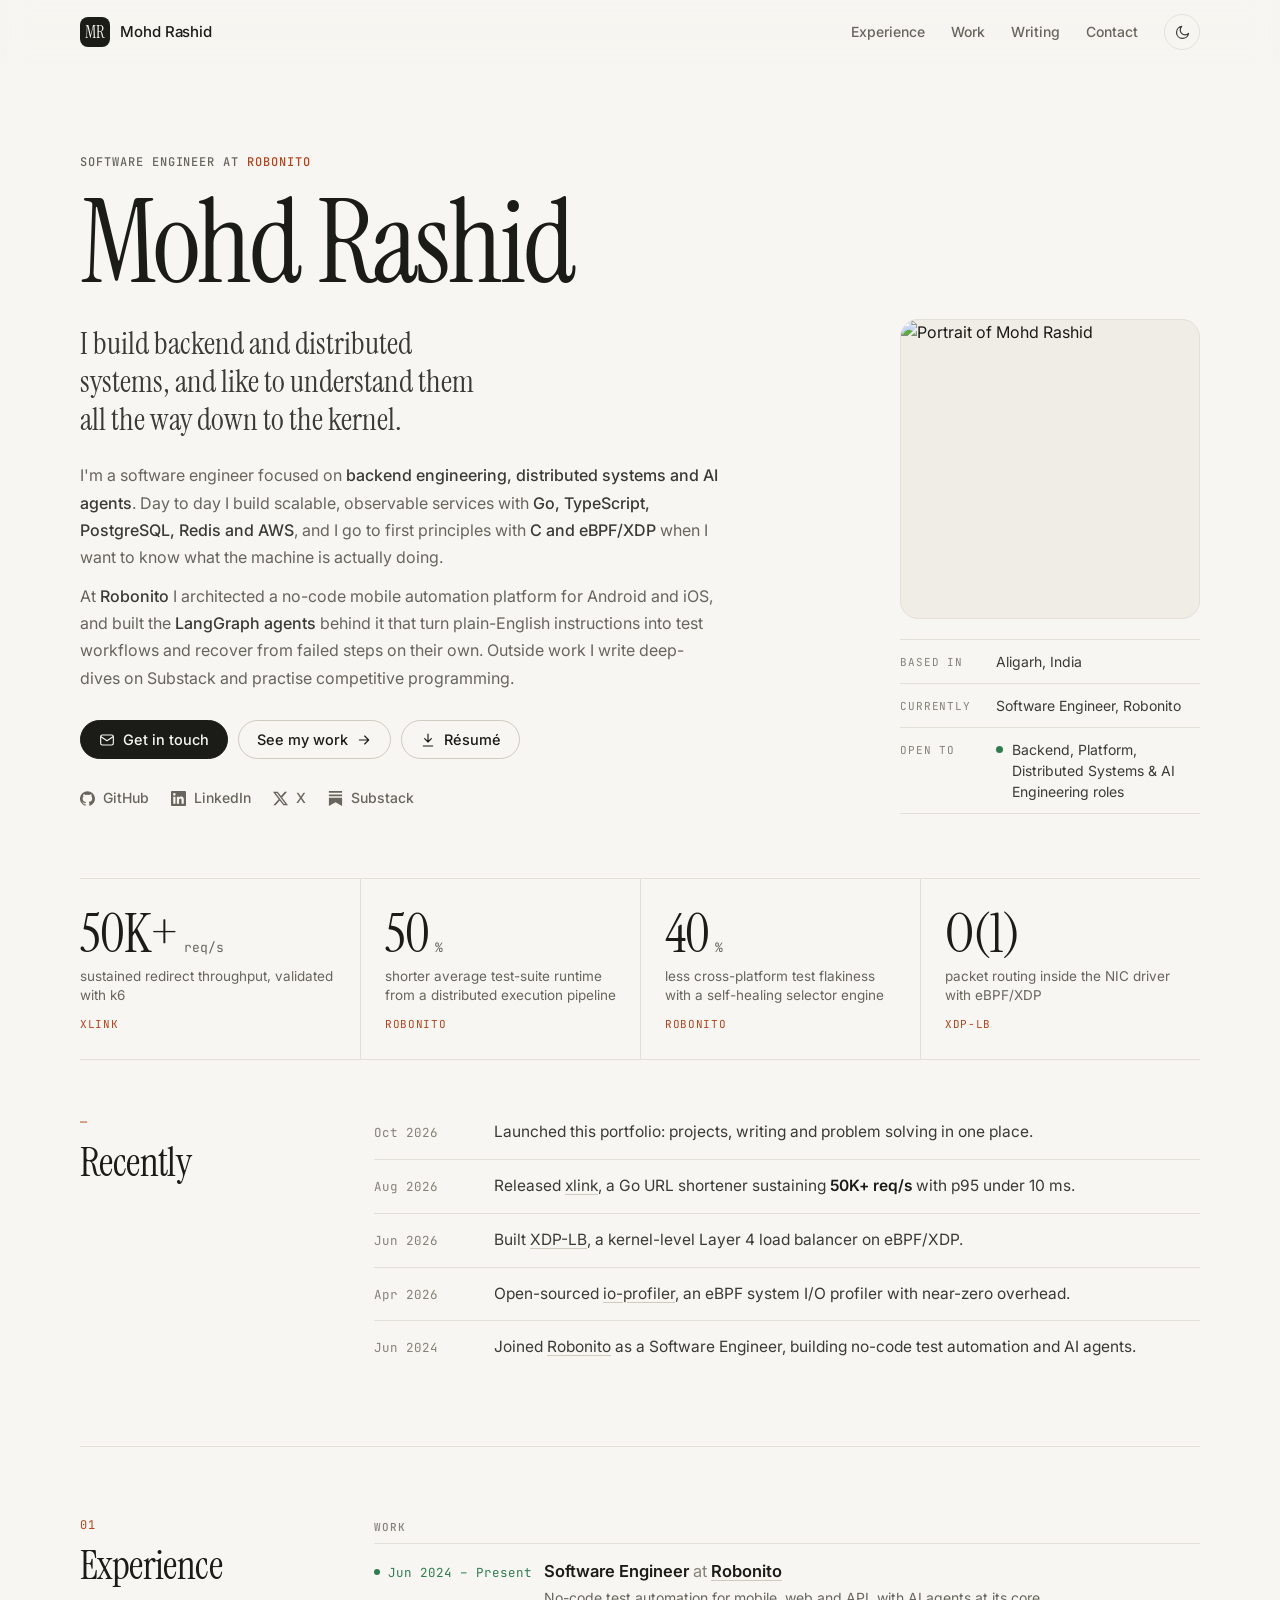
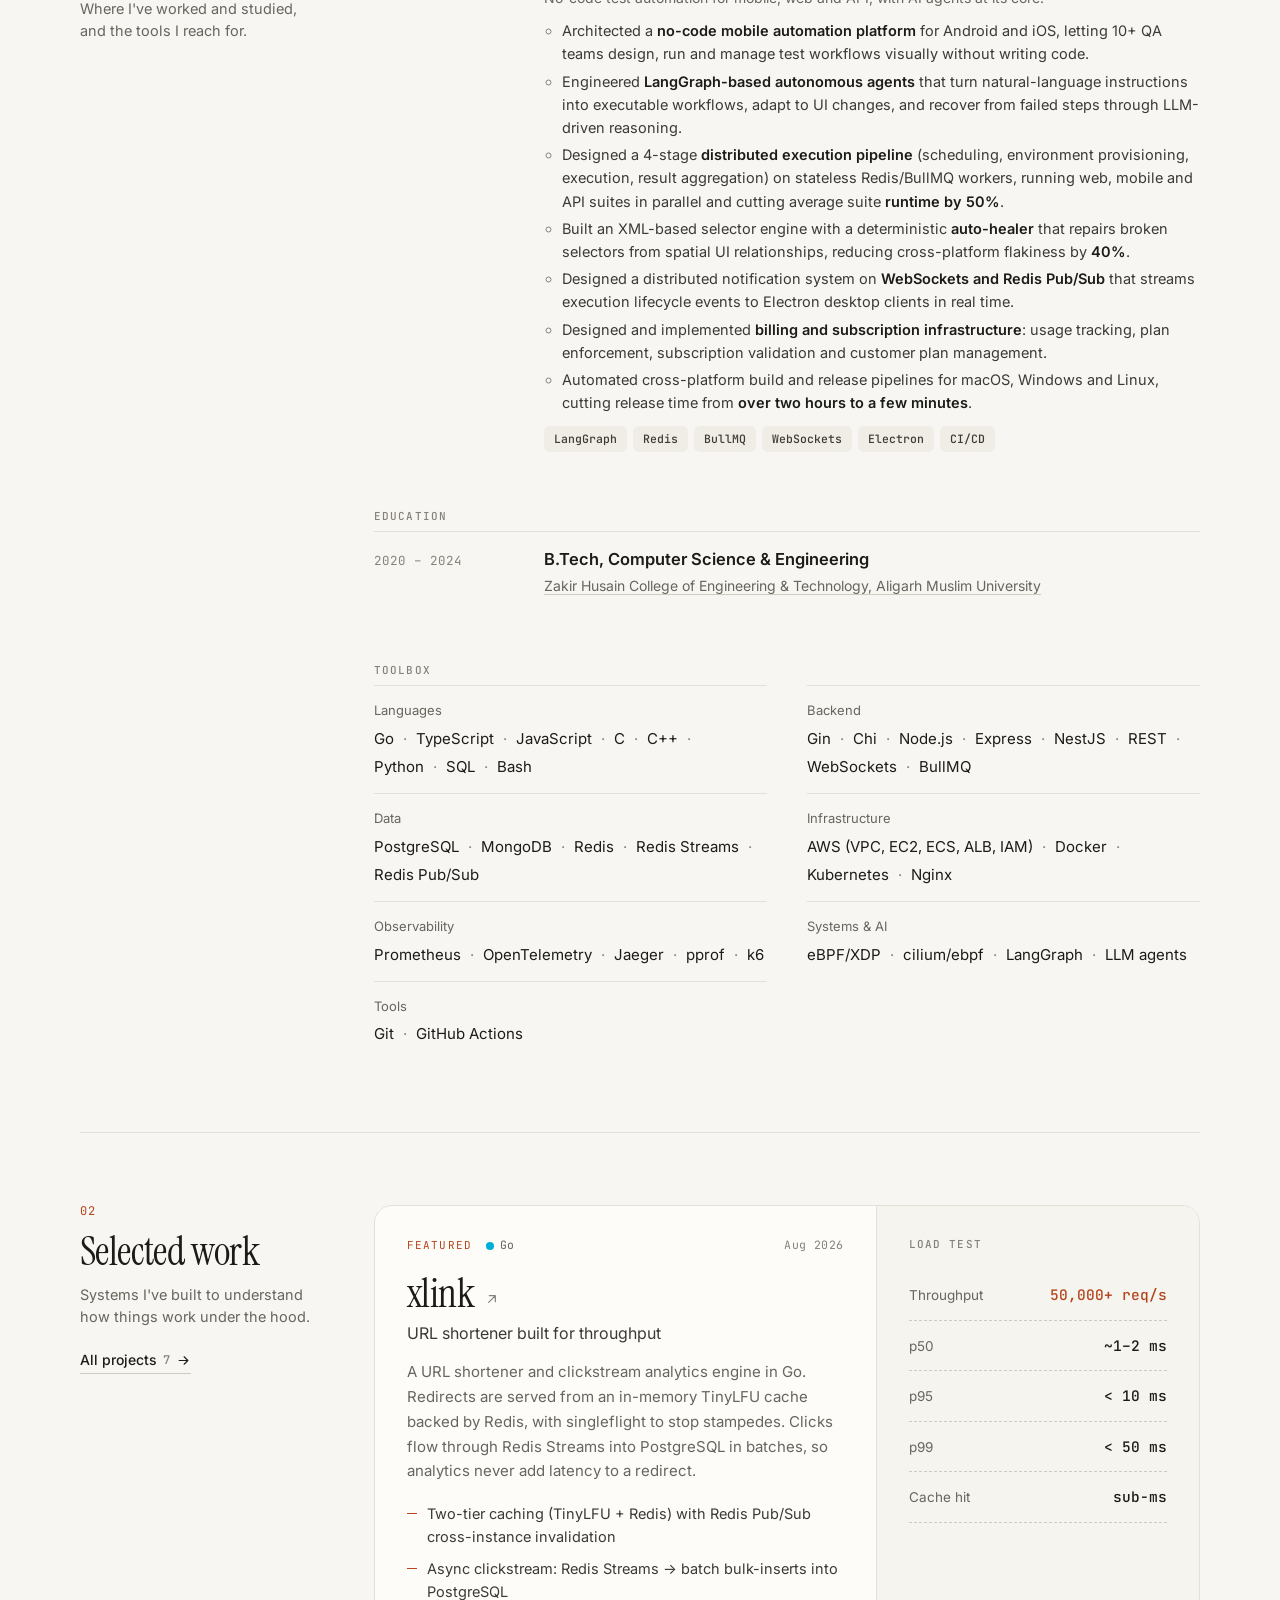
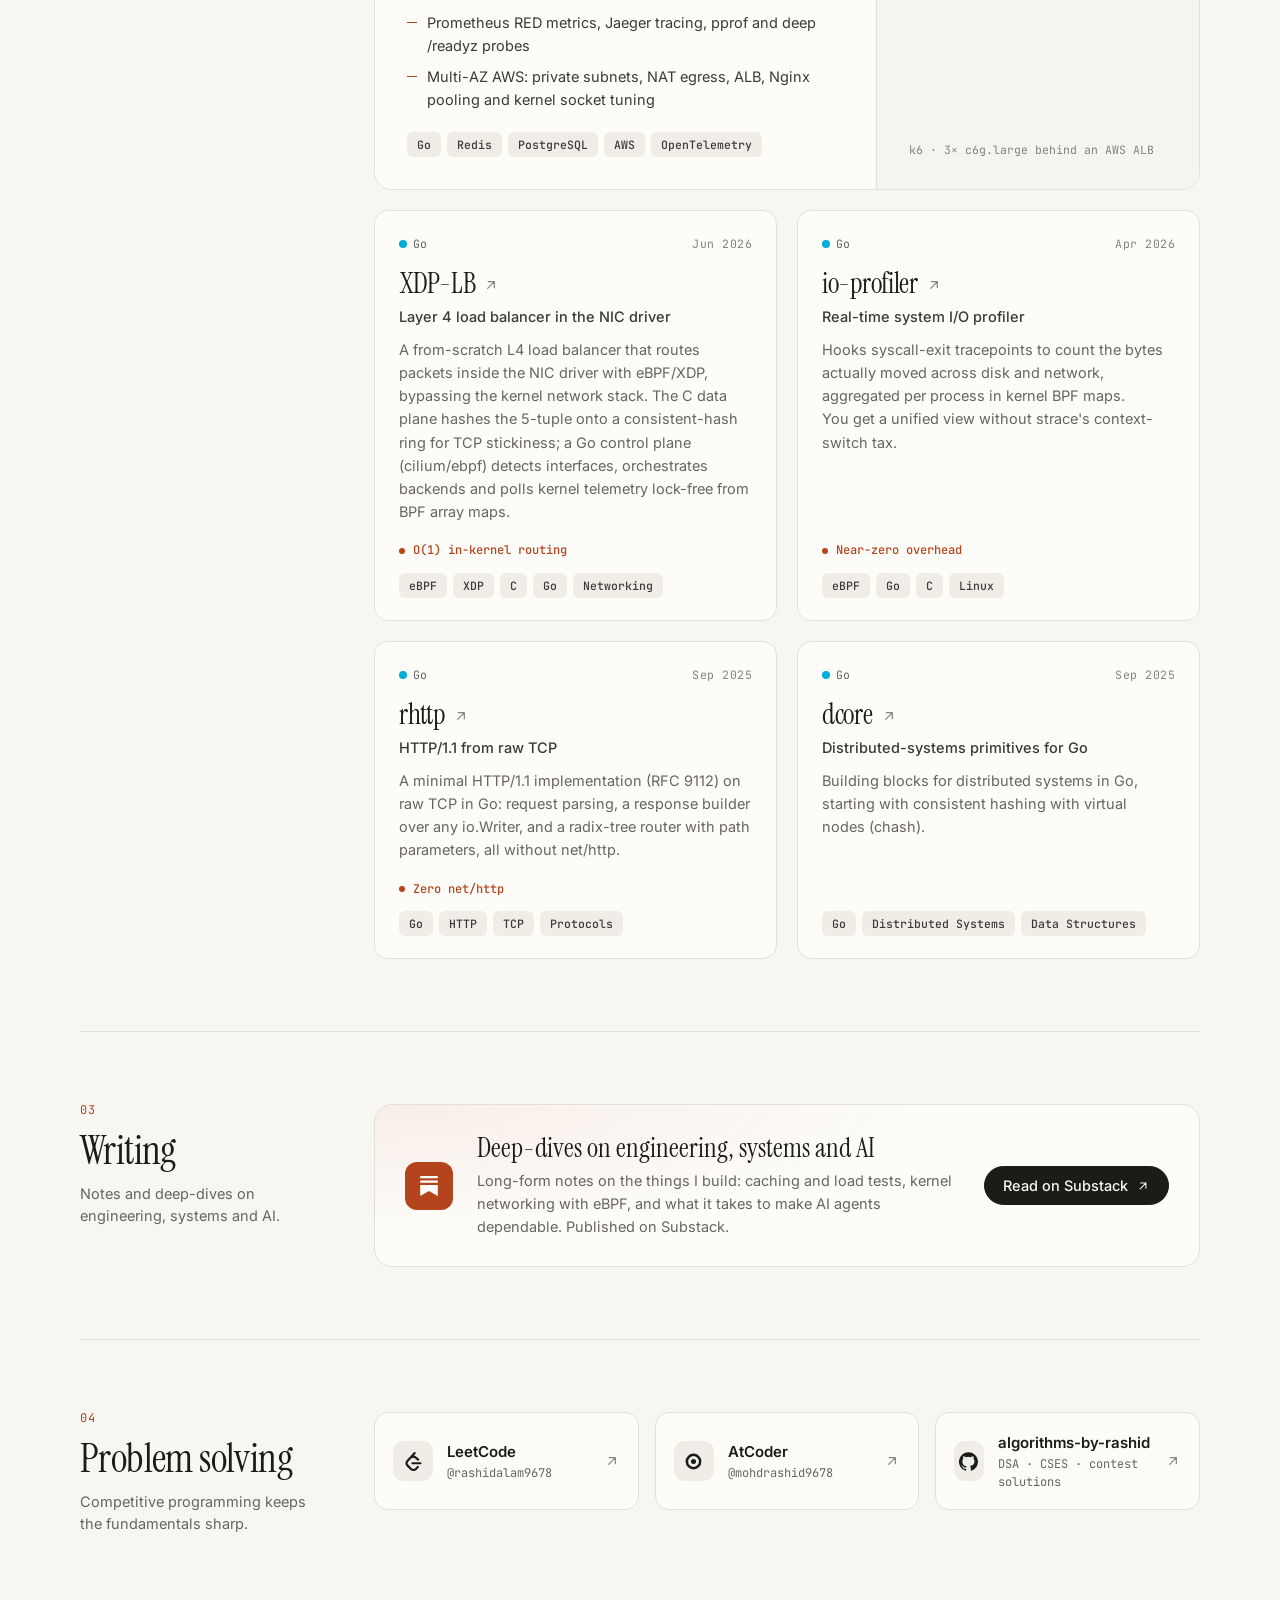
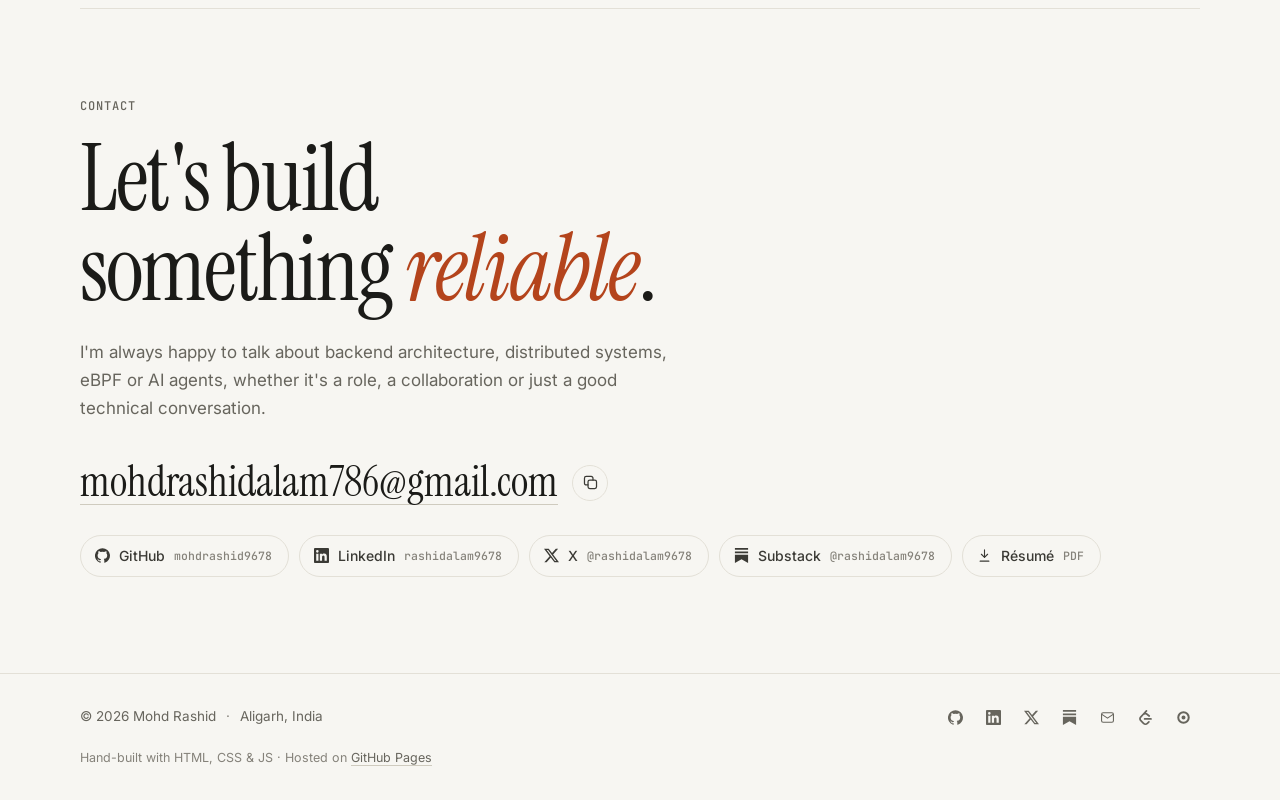
==== commit 09d88f98: "Add résumé content: Robonito experience, education, skills, résumé PDF - Experience: Software Engine" ====
--- a/index.html
+++ b/index.html
@@ -4,7 +4,7 @@
   <meta charset="utf-8">
   <meta name="viewport" content="width=device-width, initial-scale=1">
   <title>Mohd Rashid — Software Engineer · Backend, Distributed Systems & AI Agents</title>
-  <meta name="description" content="Mohd Rashid — software engineer at Robonito building backend and distributed systems in Go, kernel-level networking with eBPF/XDP, and AI agents. Projects, writing and experience.">
+  <meta name="description" content="Mohd Rashid — software engineer at Robonito building no-code test automation, LangGraph AI agents and distributed systems in Go, plus kernel-level networking with eBPF/XDP.">
   <meta name="author" content="Mohd Rashid">
   <meta name="theme-color" content="#f7f6f2">
   <link rel="canonical" href="https://mohdrashid9678.github.io/">
@@ -32,6 +32,7 @@
       "@type": "Person",
       "name": "Mohd Rashid",
       "jobTitle": "Software Engineer",
+      "alumniOf": { "@type": "CollegeOrUniversity", "name": "Aligarh Muslim University" },
       "worksFor": { "@type": "Organization", "name": "Robonito" },
       "address": { "@type": "PostalAddress", "addressLocality": "Aligarh", "addressCountry": "IN" },
       "url": "https://mohdrashid9678.github.io/",
@@ -73,17 +74,6 @@
         <div class="section-body"><ol class="updates" id="updates-list"></ol></div>
       </section>
 
-      <!-- Projects -->
-      <section class="section" id="projects" aria-labelledby="projects-title">
-        <header class="section-head">
-          <h2 id="projects-title">Selected work</h2>
-          <p class="section-sub">Systems I've built to understand how things work under the hood.</p>
-          <a class="view-all" id="projects-all" href="projects.html">All projects <span class="count"></span>
-            <svg viewBox="0 0 24 24" fill="none" stroke="currentColor" stroke-width="1.75" stroke-linecap="round" stroke-linejoin="round" aria-hidden="true"><path d="M5 12h14M13 6l6 6-6 6"/></svg></a>
-        </header>
-        <div class="section-body" id="projects-grid"></div>
-      </section>
-
       <!-- Experience -->
       <section class="section" id="experience" aria-labelledby="experience-title">
         <header class="section-head">
@@ -94,6 +84,17 @@
           <div id="experience-list"></div>
           <div id="skills"></div>
         </div>
+      </section>
+
+      <!-- Projects -->
+      <section class="section" id="projects" aria-labelledby="projects-title">
+        <header class="section-head">
+          <h2 id="projects-title">Selected work</h2>
+          <p class="section-sub">Systems I've built to understand how things work under the hood.</p>
+          <a class="view-all" id="projects-all" href="projects.html">All projects <span class="count"></span>
+            <svg viewBox="0 0 24 24" fill="none" stroke="currentColor" stroke-width="1.75" stroke-linecap="round" stroke-linejoin="round" aria-hidden="true"><path d="M5 12h14M13 6l6 6-6 6"/></svg></a>
+        </header>
+        <div class="section-body" id="projects-grid"></div>
       </section>
 
       <!-- Writing -->
--- a/assets/css/style.css
+++ b/assets/css/style.css
@@ -426,12 +426,12 @@
 .metric::before { content: ""; width: 6px; height: 6px; border-radius: 50%; background: currentColor; }
 
 /* ------------------------------------------------- EXPERIENCE / LISTS */
-.split { display: grid; grid-template-columns: minmax(0, 1.3fr) minmax(0, 1fr); gap: 56px; }
+.split { display: grid; grid-template-columns: minmax(0, 1fr); gap: 48px; }
 .split .list-label ~ .list-label { margin-top: 40px; }
 
 .entries { list-style: none; margin: 0; padding: 0; }
-.entry { display: grid; grid-template-columns: 110px minmax(0, 1fr); gap: 20px; padding: 16px 0; border-top: 1px solid var(--rule); }
-.entry:has(.badge) { grid-template-columns: 110px minmax(0, 1fr) auto; }
+.entry { display: grid; grid-template-columns: 150px minmax(0, 1fr); gap: 20px; padding: 16px 0; border-top: 1px solid var(--rule); }
+.entry:has(.badge) { grid-template-columns: 150px minmax(0, 1fr) auto; }
 .entry-when { font-family: var(--mono); font-size: 12.5px; color: var(--faint); padding-top: 3px; white-space: nowrap; }
 .entry.current .entry-when { color: var(--ok); }
 .entry.current .entry-when::before { content: ""; display: inline-block; width: 6px; height: 6px; margin-right: 8px; border-radius: 50%; background: currentColor; vertical-align: 2px; }
@@ -440,12 +440,14 @@
 .entry .org a { text-decoration: underline; text-underline-offset: 3px; text-decoration-thickness: 1px; text-decoration-color: var(--rule-strong); }
 .entry .org a:hover { color: var(--accent); text-decoration-color: var(--accent); }
 .entry-sub { margin: 4px 0 0; font-size: 14px; color: var(--muted); }
+.entry-sub a { text-decoration: underline; text-underline-offset: 3px; text-decoration-thickness: 1px; text-decoration-color: var(--rule-strong); }
+.entry-sub a:hover { color: var(--accent); text-decoration-color: var(--accent); }
 .entry-points { margin: 10px 0 12px; padding-left: 18px; color: var(--ink-2); font-size: 14.5px; }
 .entry-points li { margin: 4px 0; }
 .entry-points li::marker { color: var(--faint); }
 .entry .tags { margin-top: 10px; }
 
-.toolbox { margin: 0; }
+.toolbox { margin: 0; display: grid; grid-template-columns: repeat(2, minmax(0, 1fr)); column-gap: 40px; }
 .toolbox > div { padding: 14px 0; border-top: 1px solid var(--rule); }
 .toolbox dt { margin-bottom: 6px; font-size: 13px; color: var(--muted); }
 .toolbox dd { margin: 0; display: flex; flex-wrap: wrap; gap: 4px 0; }
@@ -643,7 +645,7 @@
   .stats-strip li:nth-child(n + 3) { border-top: 1px solid var(--rule); }
   .feature { grid-template-columns: 1fr; }
   .feature-stats { border-left: 0; border-top: 1px solid var(--rule); border-radius: 0 0 18px 18px; }
-  .split { grid-template-columns: 1fr; gap: 40px; }
+  .split { gap: 40px; }
 }
 
 @media (max-width: 760px) {
@@ -686,6 +688,7 @@
   .feature h3 { font-size: 34px; }
   .card { padding: 22px 20px 20px; }
   .cp-grid { grid-template-columns: 1fr; }
+  .toolbox { grid-template-columns: 1fr; }
   .updates li, .entry, .entry:has(.badge) { grid-template-columns: 1fr; gap: 4px; }
   .entry .badge { justify-self: start; margin-top: 6px; }
   .contact-card { padding: 64px 0 72px; }
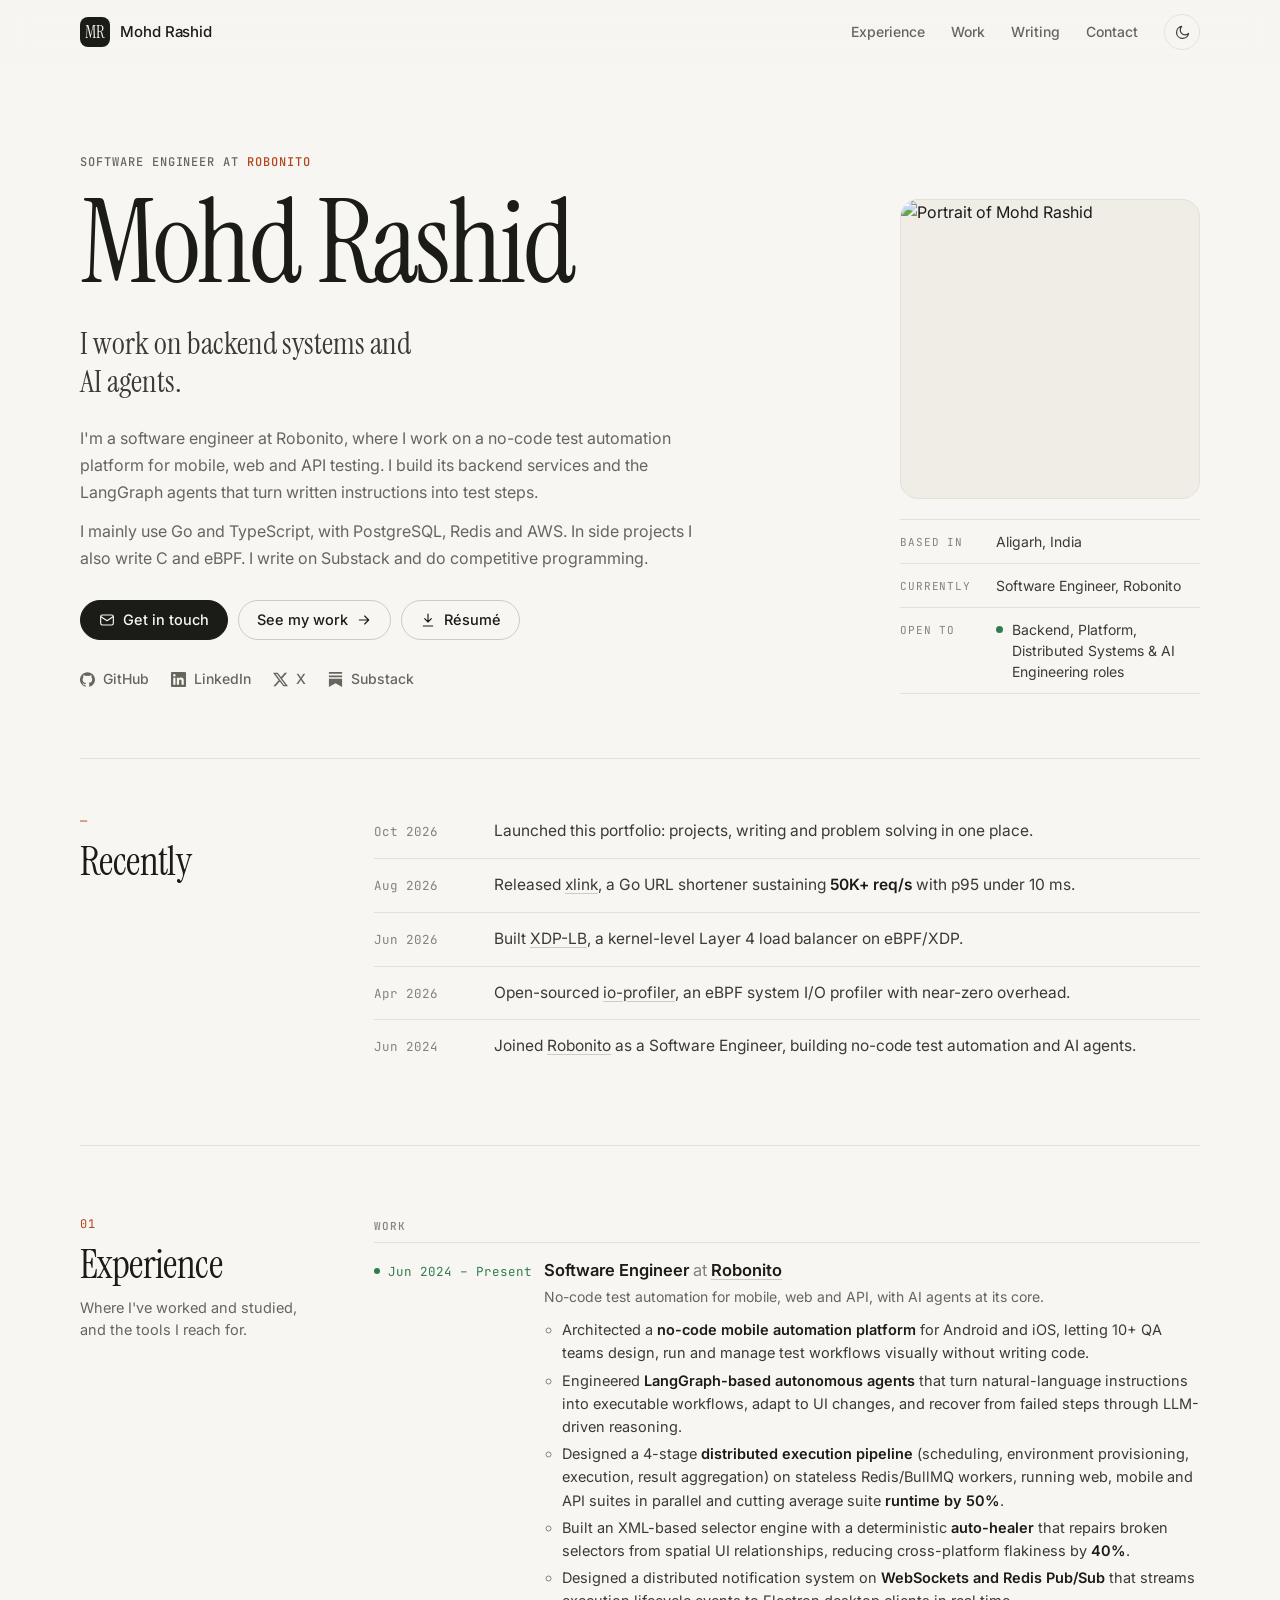
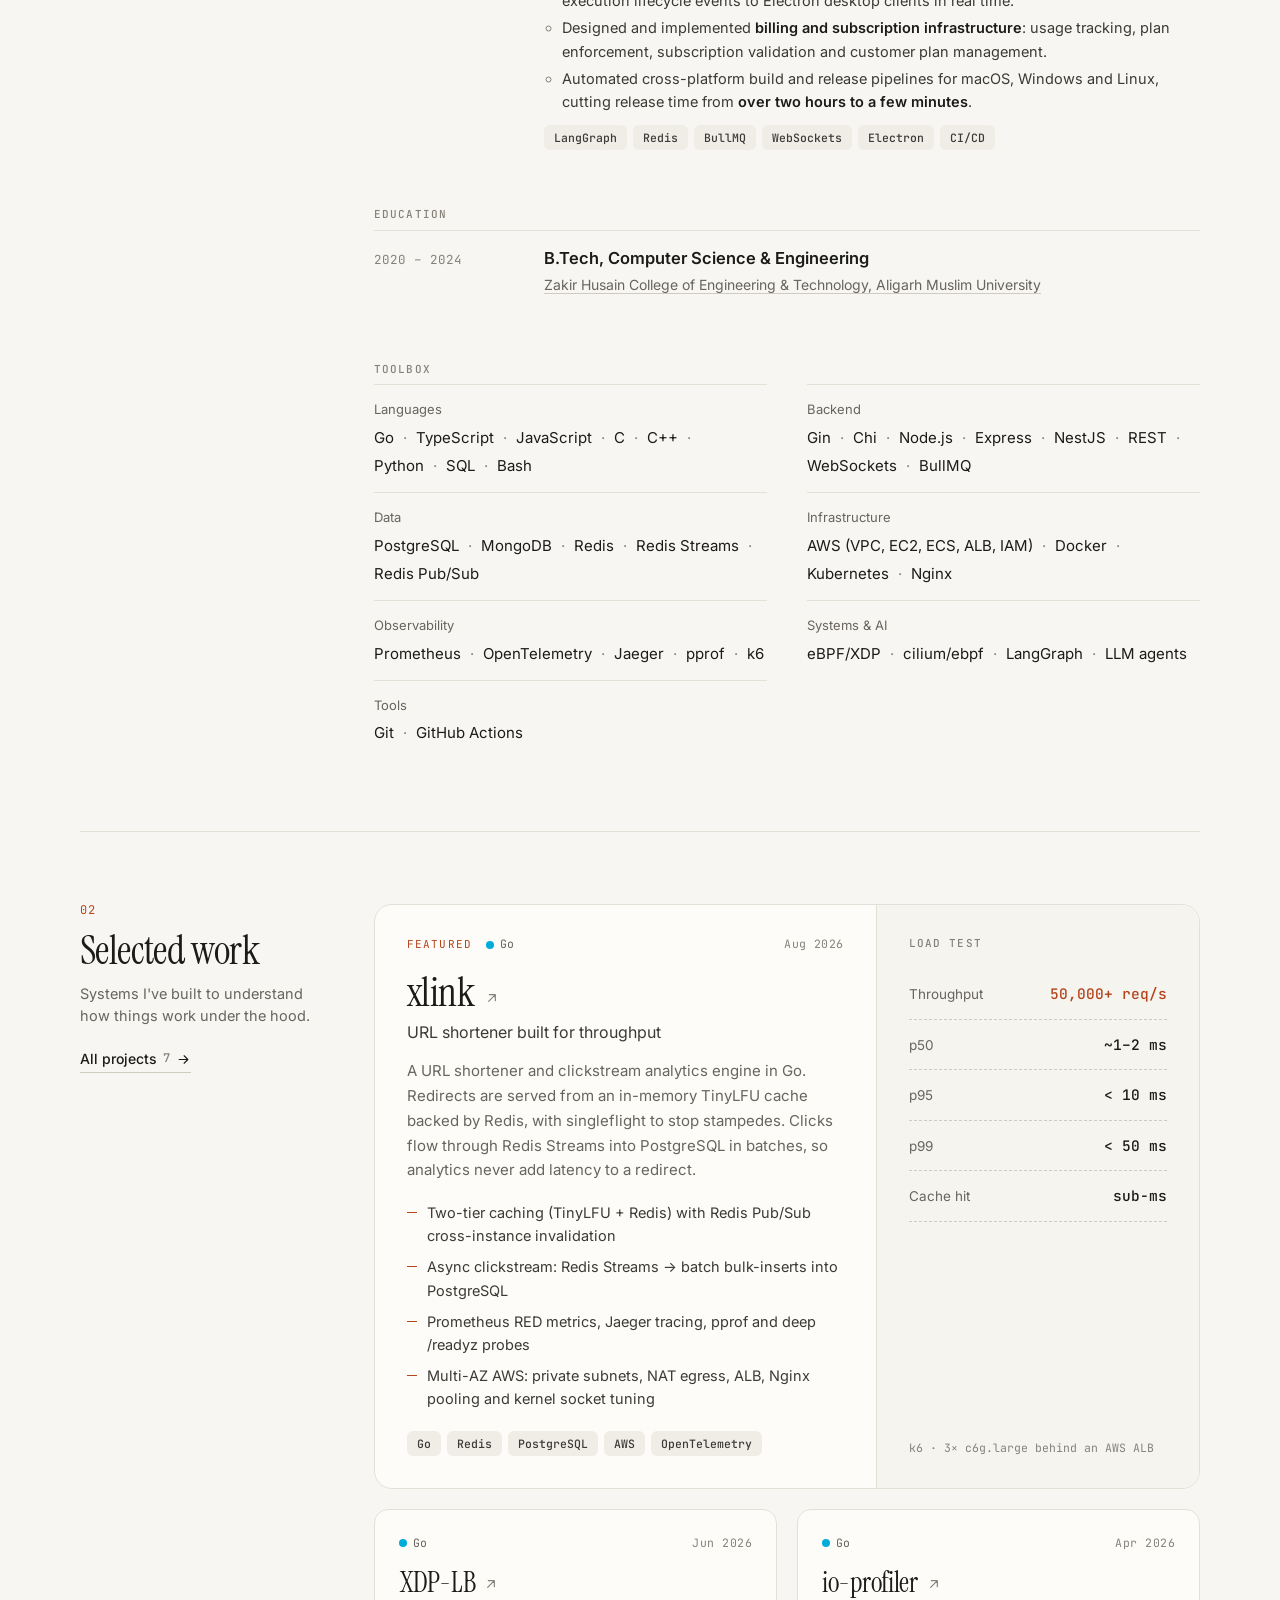
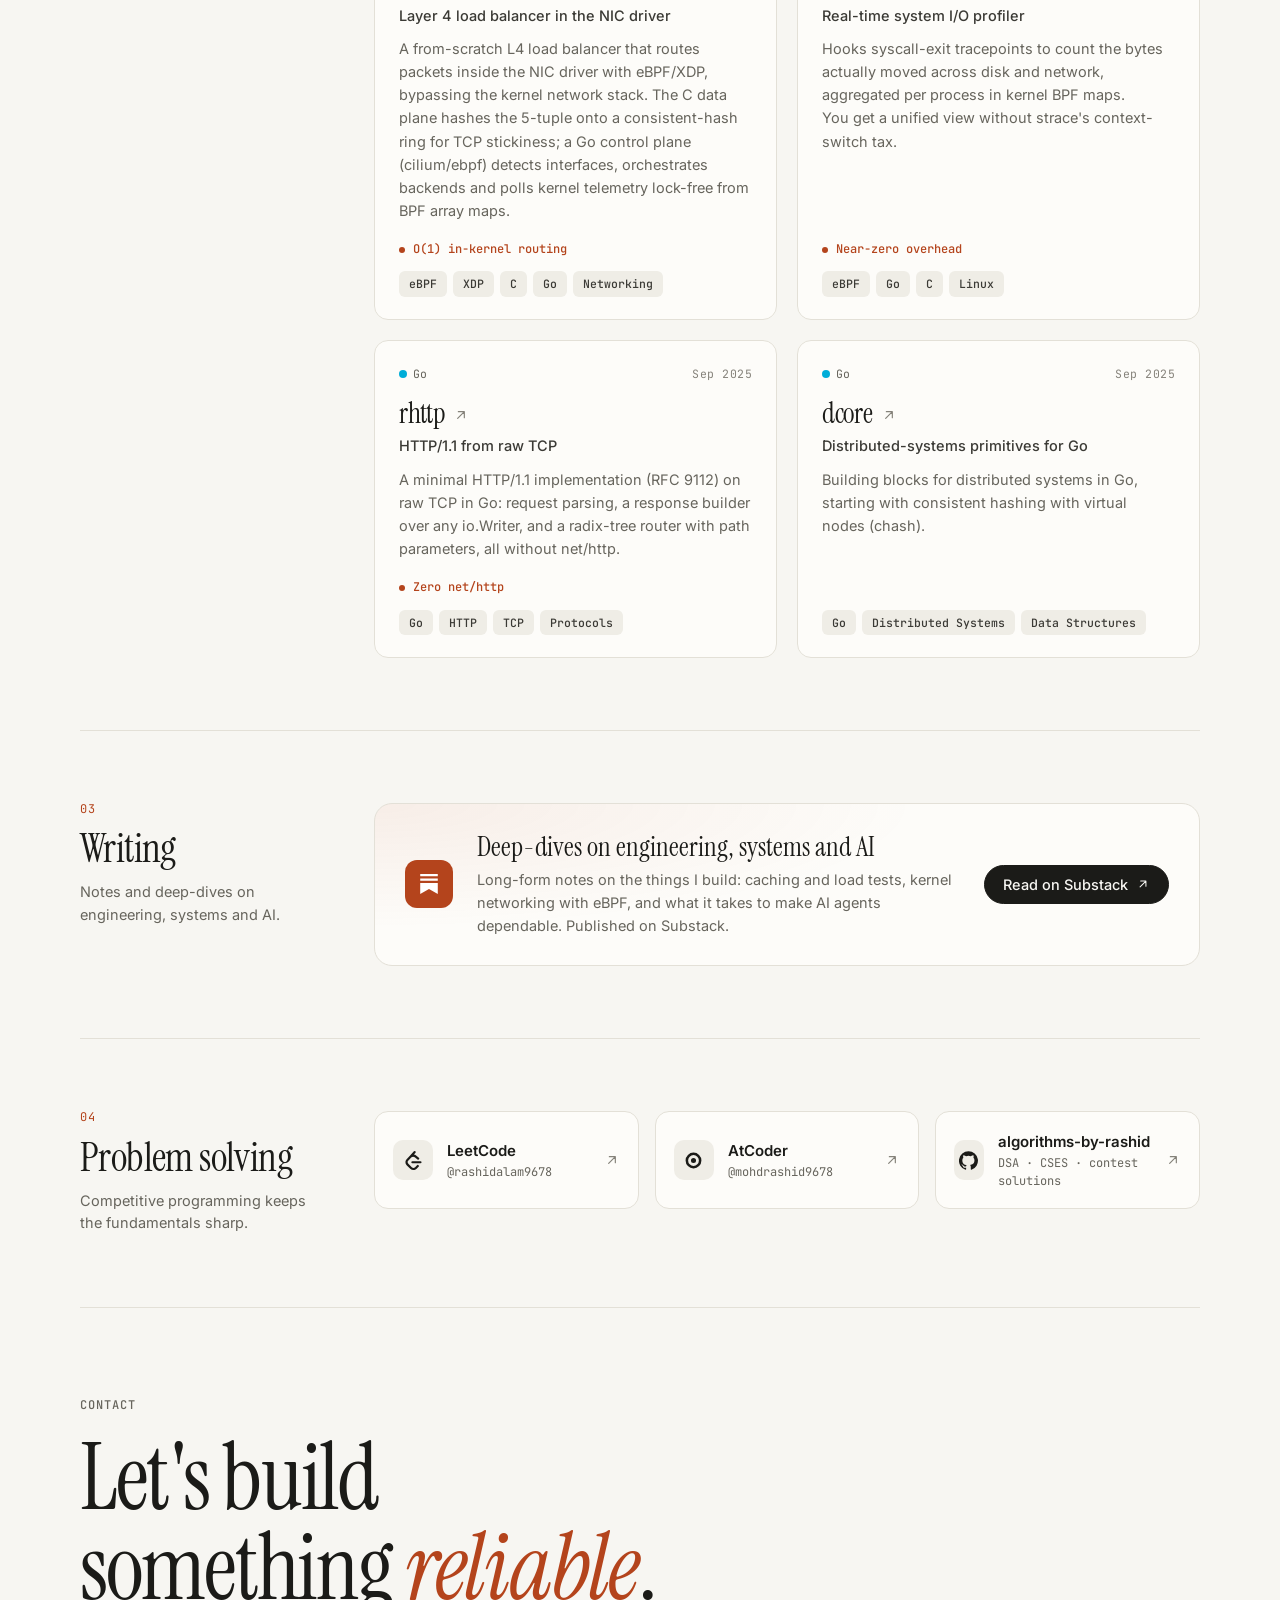
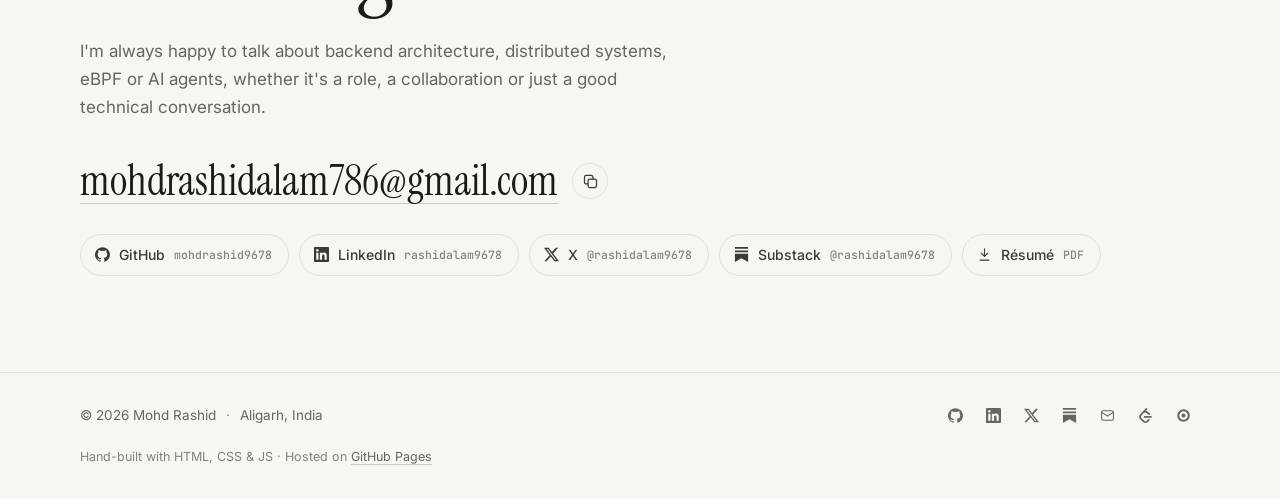
==== commit fcfbe104: "Default to light theme, drop numbers strip, simplify intro - Light theme by default on every page; t" ====
--- a/index.html
+++ b/index.html
@@ -23,8 +23,8 @@
   <link href="https://fonts.googleapis.com/css2?family=Instrument+Serif:ital@0;1&family=Inter:wght@400;500;600&family=JetBrains+Mono:wght@400;500&display=swap" rel="stylesheet">
   <link rel="stylesheet" href="assets/css/style.css">
   <script>
-    /* set theme before paint to avoid a flash */
-    (function () { try { var t = localStorage.getItem("theme") || (matchMedia("(prefers-color-scheme: dark)").matches ? "dark" : "light"); document.documentElement.setAttribute("data-theme", t); } catch (e) {} })();
+    /* light by default; a saved choice from the toggle wins. Set before paint to avoid a flash. */
+    (function () { try { var t = localStorage.getItem("theme") || "light"; document.documentElement.setAttribute("data-theme", t); } catch (e) {} })();
   </script>
   <script type="application/ld+json">
     {
@@ -58,12 +58,9 @@
       <div class="hero-text">
         <p class="eyebrow">Software Engineer at Robonito</p>
         <h1>Mohd Rashid</h1>
-        <p class="lede">I build backend and distributed systems, and like to understand them all the way down to the kernel.</p>
+        <p class="lede">I work on backend systems and AI agents.</p>
       </div>
     </section>
-
-    <!-- Numbers strip -->
-    <div class="container highlights" id="highlights" aria-label="Highlights"></div>
 
     <div class="container sections">
       <!-- Updates -->
--- a/assets/css/style.css
+++ b/assets/css/style.css
@@ -274,23 +274,8 @@
   animation: pulse 2.4s ease-out infinite;
 }
 
-/* -------------------------------------------------------- HIGHLIGHTS */
-.stats-strip {
-  display: grid;
-  grid-template-columns: repeat(4, 1fr);
-  margin: 0; padding: 0; list-style: none;
-  border-top: 1px solid var(--rule);
-  border-bottom: 1px solid var(--rule);
-}
-.stats-strip li { display: flex; flex-direction: column; gap: 6px; padding: 28px 24px 26px; border-left: 1px solid var(--rule); }
-.stats-strip li:first-child { border-left: 0; padding-left: 0; }
-.stat-value { font-family: var(--serif); font-size: clamp(40px, 4.4vw, 54px); line-height: 1; letter-spacing: -0.02em; color: var(--ink); }
-.stat-value small { margin-left: 6px; font-family: var(--mono); font-size: 13px; letter-spacing: 0; color: var(--muted); }
-.stat-label { font-size: 13.5px; line-height: 1.45; color: var(--muted); }
-.stat-source { margin-top: auto; padding-top: 4px; font-family: var(--mono); font-size: 11px; letter-spacing: 0.06em; text-transform: uppercase; color: var(--accent); }
-
 /* ---------------------------------------------------------- SECTIONS */
-.sections { counter-reset: section; }
+.sections { counter-reset: section; border-top: 1px solid var(--rule); }
 .section {
   display: grid;
   grid-template-columns: 230px minmax(0, 1fr);
@@ -614,9 +599,6 @@
 .hero .reveal:nth-child(4) { transition-delay: 0.18s; }
 .hero .reveal:nth-child(5) { transition-delay: 0.24s; }
 .hero .reveal:nth-child(6) { transition-delay: 0.3s; }
-.stats-strip .reveal:nth-child(2) { transition-delay: 0.06s; }
-.stats-strip .reveal:nth-child(3) { transition-delay: 0.12s; }
-.stats-strip .reveal:nth-child(4) { transition-delay: 0.18s; }
 
 @keyframes pulse {
   0% { box-shadow: 0 0 0 0 color-mix(in srgb, var(--ok) 55%, transparent); }
@@ -639,10 +621,6 @@
   .hero { grid-template-columns: 1fr; gap: 40px; padding: 56px 0 48px; }
   .hero-aside { display: grid; grid-template-columns: 132px minmax(0, 1fr); gap: 24px; align-items: center; }
   .facts { margin: 0; }
-  .stats-strip { grid-template-columns: repeat(2, 1fr); }
-  .stats-strip li { padding: 24px 20px; }
-  .stats-strip li:nth-child(odd) { border-left: 0; padding-left: 0; }
-  .stats-strip li:nth-child(n + 3) { border-top: 1px solid var(--rule); }
   .feature { grid-template-columns: 1fr; }
   .feature-stats { border-left: 0; border-top: 1px solid var(--rule); border-radius: 0 0 18px 18px; }
   .split { gap: 40px; }
@@ -683,7 +661,6 @@
   .portrait { border-radius: 14px; }
   .facts > div { grid-template-columns: 1fr; gap: 2px; padding: 8px 0; }
   .facts dt { padding-top: 0; }
-  .stats-strip li { padding: 20px 14px; }
   .feature-main, .feature-stats { padding: 24px 22px; }
   .feature h3 { font-size: 34px; }
   .card { padding: 22px 20px 20px; }
